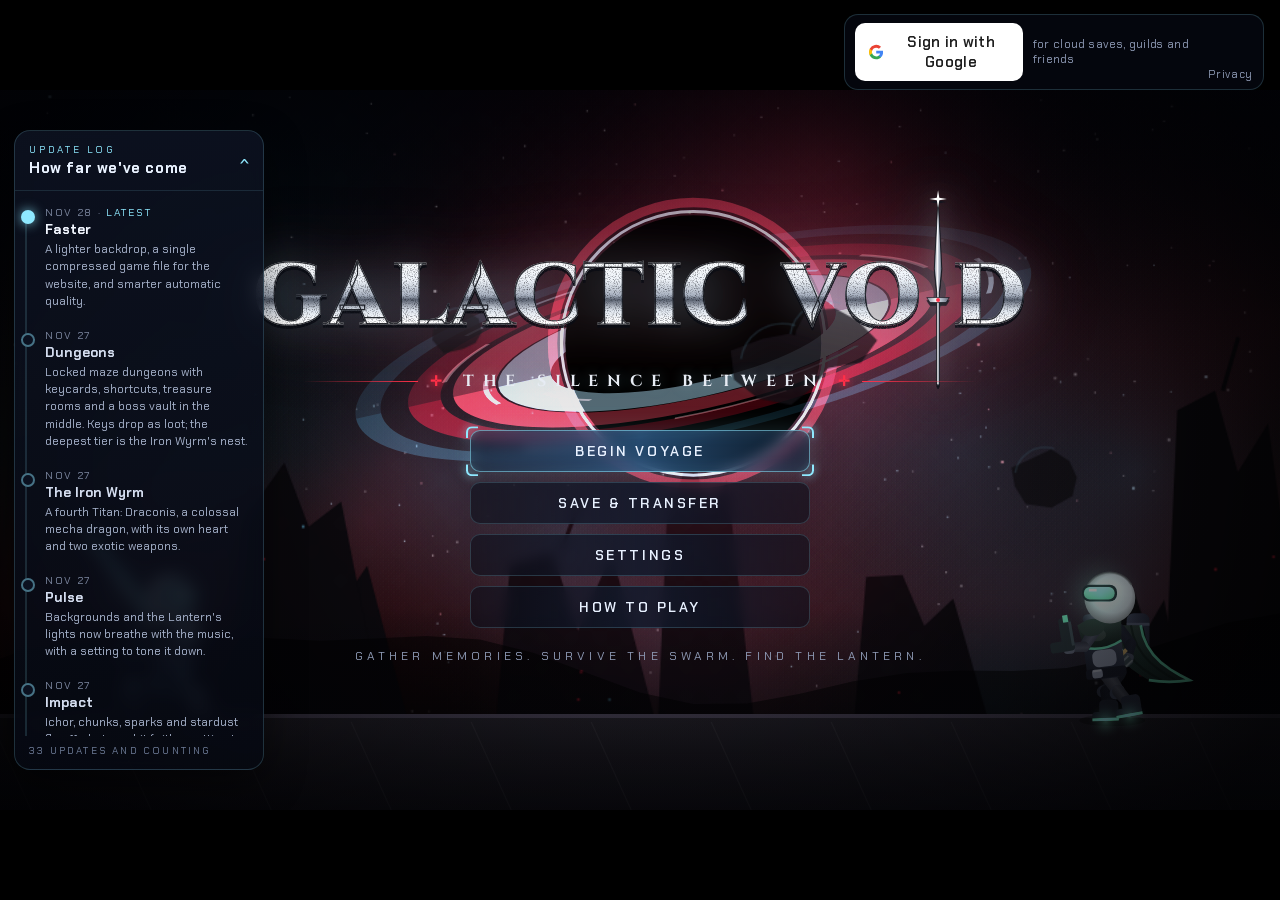
==== index.html @ 408d5761 "Safety net: quiet crash logging to gv_errors and a Report a problem screen Co-Authored-By: Claude Op" ====
<!DOCTYPE html>
<html lang="en">
<head>
<script>window.GV_STANDALONE = true; window.GV_SUPABASE = { url: 'https://egiyumcuuwukhahochiq.supabase.co', key: 'sb_publishable_CdVV4ppF-0NTGGh9WduFLA_oGPn1Tbm' };</script>
<script src="js/vendor/supabase.js"></script>
<meta charset="utf-8">
<meta name="viewport" content="width=device-width,initial-scale=1,maximum-scale=1,user-scalable=no,viewport-fit=cover">
<title>Galactic Void</title>
<link rel="artifact-thumbnail" href="thumb.jpg">
<link rel="preconnect" href="https://fonts.googleapis.com">
<link rel="stylesheet" href="https://fonts.googleapis.com/css2?family=Chakra+Petch:wght@400;500;600;700&family=Cinzel:wght@700;900&display=swap">
<link rel="stylesheet" href="css/style.css">
</head>
<body>
<div id="stage"><canvas id="game" aria-label="Galactic Void game"></canvas></div>
<div id="ui"></div>

<div id="touch" aria-hidden="true">
  <div id="pad"><div class="knob"></div><span class="arr l">◀</span><span class="arr r">▶</span><span class="arr d">▼</span></div>
  <div id="btns">
    <button class="tb jump" data-act="jump">JUMP</button>
    <button class="tb dash" data-act="dash">DASH</button>
    <button class="tb sk atk" data-act="attack">ATK</button>
    <button class="tb sk s1" data-act="skill1">K</button>
    <button class="tb sk s2" data-act="skill2">L</button>
    <button class="tb sk s3" data-act="skill3">I</button>
    <button class="tb act" data-act="interact">E</button>
    <button class="tb ping" data-act="ping" title="Tap: ping · hold: quick chat">◆</button>
  </div>
  <div id="flasks">
    <button class="tb fl life" data-act="flask1">❤</button>
    <button class="tb fl chg" data-act="flask2">⚡</button>
  </div>
</div>
<button id="pauseBtn" aria-label="Pause">II</button>
<div id="rotate">Turn your device sideways for the best view.</div>

<!-- Modules, in dependency order. Each file owns one part of the game. -->
<script src="js/game.bdd70b8948.js"></script>
<script src="js/vendor/peerjs.min.js"></script>
      </body>
</html>
---- css/style.css ----
:root { --ice: #8fe9ff; --crimson: #ff3048; --ink: #04050a; --panel: rgba(6, 8, 16, 0.86); --line: rgba(143, 233, 255, 0.22); }
* { box-sizing: border-box; -webkit-tap-highlight-color: transparent; }
html, body { margin: 0; height: 100%; background: #000; overflow: hidden; color: #e8f1ff;
  font-family: "Chakra Petch", "Segoe UI", sans-serif; user-select: none; -webkit-user-select: none; touch-action: none; overscroll-behavior: none; }
body { padding: env(safe-area-inset-top) env(safe-area-inset-right) env(safe-area-inset-bottom) env(safe-area-inset-left); }
#stage { position: fixed; inset: 0; display: flex; align-items: center; justify-content: center; }
canvas { display: block; image-rendering: auto; }

/* ---------- menus ---------- */
#ui { position: fixed; inset: 0; display: none; align-items: center; justify-content: center; z-index: 10; padding: 16px;
  padding: max(16px, env(safe-area-inset-top)) max(16px, env(safe-area-inset-right)) max(16px, env(safe-area-inset-bottom)) max(16px, env(safe-area-inset-left)); }
#ui.show { display: flex; }
.screen { width: 100%; max-height: 100%; overflow-y: auto; animation: rise .35s ease-out; }
@keyframes rise { from { opacity: 0; transform: translateY(12px); } to { opacity: 1; transform: none; } }
.panel { background: var(--panel); border: 1px solid var(--line); border-radius: 14px; padding: 22px 26px; margin: auto;
  box-shadow: 0 0 60px rgba(255, 48, 72, 0.12), inset 0 0 40px rgba(143, 233, 255, 0.04); backdrop-filter: blur(4px); }
.panel.narrow { max-width: 460px; }
.panel.wide { max-width: 980px; }
.panel.shop { max-width: 720px; }
h2 { margin: 0 0 14px; font-size: 26px; letter-spacing: 3px; text-transform: uppercase; font-weight: 700; }
p { color: #b9c6dc; line-height: 1.5; font-size: 15px; margin: 10px 0; }
p b { color: #fff; }
.menu { display: flex; flex-direction: column; gap: 10px; margin-top: 16px; }
.menu.row { flex-direction: row; flex-wrap: wrap; justify-content: center; }
button { font-family: inherit; font-size: 15px; font-weight: 600; letter-spacing: 1px; color: #e8f1ff; background: rgba(20, 26, 44, 0.9);
  border: 1px solid var(--line); border-radius: 10px; padding: 11px 18px; cursor: pointer; transition: background .15s, border-color .15s, transform .1s; }
button:hover:not([disabled]), button:focus-visible { background: rgba(40, 60, 92, 0.95); border-color: var(--ice); outline: none; }
button:active:not([disabled]) { transform: scale(.97); }
button.primary { background: linear-gradient(180deg, #1d3a52, #12243a); border-color: rgba(143, 233, 255, 0.55); box-shadow: 0 0 18px rgba(143, 233, 255, 0.15); }
button.ghost { background: transparent; color: #8b98b3; }
button.danger { border-color: var(--crimson); color: #ff8a98; }
button[disabled] { opacity: .4; cursor: default; }

/* title */
.title { display: flex; flex-direction: column; align-items: center; justify-content: safe center; min-height: 100%; text-align: center; }
.logo { margin-bottom: 18px; text-shadow: 0 0 30px rgba(255, 48, 72, 0.5); }
.logo .l1 { font-size: clamp(22px, 5vw, 40px); letter-spacing: clamp(8px, 2vw, 18px); color: var(--ice); font-weight: 600; text-shadow: 0 0 20px rgba(143, 233, 255, 0.6); }
.logo .l2 { font-size: clamp(56px, 13vw, 118px); font-weight: 700; letter-spacing: clamp(10px, 3vw, 28px); line-height: .9; color: #fff;
  text-shadow: 0 0 24px rgba(255, 48, 72, 0.8), 0 0 80px rgba(255, 48, 72, 0.5); }
.logo .tag { margin-top: 8px; font-size: 13px; letter-spacing: 6px; text-transform: uppercase; color: #ff8a98; }
.title .menu { width: min(300px, 80vw); }
.title .foot { margin-top: 20px; font-size: 12px; letter-spacing: 2px; color: #7f8aa3; text-transform: uppercase; }

/* how / stats lists */
.how { display: grid; gap: 6px; margin: 6px 0 10px; }
.how div { display: flex; justify-content: space-between; gap: 16px; padding: 7px 10px; background: rgba(255, 255, 255, 0.03); border-radius: 8px; font-size: 14px; }
.how b { font-weight: 600; } .how span { color: var(--ice); text-align: right; }
.sub { color: var(--ice); letter-spacing: 2px; text-transform: uppercase; font-size: 12px; margin: -6px 0 12px; }
.mi { color: #ff6a7a; text-shadow: 0 0 8px rgba(255, 48, 72, 0.8); }
.dead h2 { color: #ff6a7a; }

/* star map */
.topbar { display: flex; justify-content: space-between; align-items: baseline; gap: 12px; flex-wrap: wrap; }
.stats { font-size: 14px; color: #c8d4ea; }
.nodes { display: flex; gap: 10px; overflow-x: auto; padding: 8px 2px 14px; scrollbar-width: thin; }
.node { flex: 0 0 auto; display: flex; flex-direction: column; align-items: center; gap: 4px; min-width: 138px; padding: 12px 10px; }
.node .orb { width: 30px; height: 30px; border-radius: 50%; background: radial-gradient(circle at 50% 50%, #000 42%, hsl(var(--h2), 95%, 60%) 48%, hsl(var(--h), 90%, 70%) 56%, transparent 72%);
  box-shadow: 0 0 18px hsla(var(--h2), 95%, 55%, 0.6); }
.node .nm { font-size: 14px; } .node .sub { font-size: 10px; margin: 0; color: #8b98b3; }
.node.sel { border-color: var(--ice); background: rgba(30, 52, 80, 0.95); }
.node.locked .orb { background: radial-gradient(circle, #222 40%, #444 55%, transparent 72%); box-shadow: none; }
.sysname { font-size: 18px; font-weight: 700; letter-spacing: 2px; margin: 4px 0 10px; }
.sysname span { font-size: 12px; font-weight: 500; color: #8b98b3; letter-spacing: 1px; margin-left: 8px; }
.cards { display: grid; grid-template-columns: repeat(3, 1fr); gap: 12px; }
.card { position: relative; background: rgba(255, 255, 255, 0.035); border: 1px solid var(--line); border-radius: 12px; padding: 14px; display: flex; flex-direction: column; gap: 10px; }
.card.locked { opacity: .5; }
.ct { display: flex; gap: 10px; align-items: center; }
.num { width: 30px; height: 30px; border-radius: 8px; display: grid; place-items: center; background: rgba(255, 48, 72, 0.15); color: #ff8a98; font-weight: 700; }
.cn { font-weight: 700; font-size: 16px; } .cb { font-size: 12px; color: #8b98b3; }
.cv { font-size: 12px; color: #8b98b3; display: flex; align-items: center; gap: 6px; }
.vk { font-size: 15px; font-weight: 700; opacity: .3; } .vk.got { opacity: 1; text-shadow: 0 0 8px currentColor; }
.tick { position: absolute; top: 12px; right: 12px; font-size: 10px; letter-spacing: 2px; color: #7dffb0; }

/* shop */
.tabs { display: flex; gap: 8px; margin-bottom: 10px; }
.tab.sel { border-color: var(--ice); background: rgba(30, 52, 80, 0.95); }
.rows { display: flex; flex-direction: column; gap: 8px; max-height: 52vh; overflow-y: auto; }
.rows .row { display: flex; align-items: center; justify-content: space-between; gap: 14px; padding: 12px; background: rgba(255, 255, 255, 0.035); border-radius: 10px; }
.ri { display: flex; flex-direction: column; gap: 3px; } .ri span { font-size: 13px; color: #b9c6dc; } .ri em { font-size: 11px; color: #7f8aa3; font-style: normal; }
.slot { font-style: normal; color: var(--ice); font-size: 12px; margin-left: 6px; }
.bs { display: flex; gap: 6px; }

/* cutscene */
.cine { display: flex; align-items: flex-end; justify-content: center; min-height: 100%; }
.cinebox { max-width: 640px; background: rgba(0, 0, 0, 0.7); border: 1px solid var(--line); border-radius: 12px; padding: 18px 22px; margin-bottom: 4vh; }
.cinebox p { font-size: 17px; color: #eef4ff; }

/* ---------- trial card ---------- */
.trialcard { display: flex; align-items: center; justify-content: space-between; gap: 14px; padding: 12px 14px; margin-bottom: 12px; border-radius: 12px;
  background: linear-gradient(90deg, rgba(255, 48, 72, 0.12), rgba(143, 233, 255, 0.06)); border: 1px solid rgba(255, 48, 72, 0.35); }
.trialcard > div { display: flex; flex-direction: column; gap: 2px; } .trialcard b { color: #ff8a98; letter-spacing: 2px; text-transform: uppercase; font-size: 14px; }
.trialcard span { font-size: 13px; color: #b9c6dc; } .trialcard.locked { opacity: .55; }

/* ---------- gear ---------- */
.panel.gear { max-width: 1040px; }
.gslots { display: grid; grid-template-columns: repeat(4, 1fr); gap: 8px; margin-bottom: 12px; }
.item { display: flex; flex-direction: column; gap: 4px; text-align: left; padding: 10px 12px; border-color: color-mix(in srgb, var(--rc, #fff) 35%, transparent); letter-spacing: 0; width: 100%; }
.item.sel { border-color: var(--rc); background: rgba(30, 40, 66, 0.95); }
.item.empty { border: 1px dashed var(--line); border-radius: 10px; color: #7f8aa3; }
.item .ih { display: flex; flex-direction: column; } .item .ih b { color: var(--rc, #fff); font-size: 14px; } .item .ih small { color: #8b98b3; font-size: 11px; font-weight: 500; }
.item ul, .cmp ul, .totals { margin: 2px 0 0; padding-left: 16px; font-size: 12px; color: #c8d4ea; font-weight: 500; line-height: 1.45; }
.item em { font-size: 11px; color: #ff9a4a; font-weight: 500; }
.ilist { display: flex; flex-direction: column; gap: 6px; margin-top: 8px; }
.cmp li.up { color: #7dffb0; list-style: none; margin-left: -14px; } .cmp li.down { color: #ff8a98; list-style: none; margin-left: -14px; }
.craft { display: flex; flex-direction: column; gap: 6px; margin-top: 10px; }
.cur { display: flex; flex-direction: column; align-items: flex-start; text-align: left; padding: 8px 12px; letter-spacing: 0; border-color: color-mix(in srgb, var(--rc) 45%, transparent); }
.cur b { color: var(--rc); font-size: 13px; } .cur span { font-size: 12px; color: #9aa7c0; font-weight: 500; }
@media (max-width: 760px) { .gslots { grid-template-columns: repeat(2, 1fr); } }

/* ---------- ascendancy ---------- */
.ascrow { display: grid; grid-template-columns: 1fr 1fr; gap: 12px; }
.asccard { display: flex; flex-direction: column; align-items: flex-start; gap: 6px; text-align: left; padding: 16px; border-color: color-mix(in srgb, var(--c) 40%, transparent); letter-spacing: 0; }
.asccard.armed { border-color: var(--c); box-shadow: 0 0 30px color-mix(in srgb, var(--c) 35%, transparent); }
.asccard.armed::after { content: 'Tap again to ascend'; color: var(--c); font-size: 12px; letter-spacing: 1px; }
.asccard .an { font-size: 22px; letter-spacing: 3px; text-transform: uppercase; color: var(--c); } .asccard .at { font-size: 13px; color: #c8d4ea; }
.asccard ul, .ascnode ul { margin: 4px 0 0; padding-left: 16px; font-size: 12px; color: #b9c6dc; font-weight: 500; line-height: 1.5; } .asccard b { color: #fff; }
.ascnodes { display: grid; grid-template-columns: 1fr 1fr; gap: 10px; }
.ascnode { display: flex; flex-direction: column; align-items: flex-start; gap: 4px; text-align: left; padding: 14px; letter-spacing: 0; }
.ascnode .nn { font-size: 16px; color: #fff; } .ascnode .nc { font-size: 11px; color: #8b98b3; letter-spacing: 1px; text-transform: uppercase; }
.ascnode.on { border-color: var(--c); background: color-mix(in srgb, var(--c) 14%, #0b0e18); opacity: 1; } .ascnode.on .nc { color: var(--c); }
.ascnode.can { border-color: color-mix(in srgb, var(--c) 60%, transparent); } .ascnode.can .nc { color: var(--c); }
.asc h2 { color: var(--c, #fff); }
/* ---------- codex ---------- */
.panel.codex { max-width: 720px; }
.logs { display: flex; flex-direction: column; gap: 8px; max-height: 56vh; overflow-y: auto; margin-top: 8px; }
.log { display: flex; flex-direction: column; align-items: flex-start; gap: 4px; text-align: left; padding: 12px 14px; background: rgba(255, 255, 255, 0.035); border: 1px solid var(--line); border-radius: 10px; letter-spacing: 0; }
.log b { font-size: 14px; color: #e8f1ff; } .log span { font-size: 12px; color: #8b98b3; font-weight: 500; } .log p { margin: 2px 0; font-size: 14px; color: #c8d4ea; font-weight: 500; line-height: 1.55; }
.log.locked { opacity: .55; } .log.open { border-color: rgba(255, 211, 107, 0.5); }
i.new { font-style: normal; font-size: 10px; color: #ffd36b; letter-spacing: 1px; margin-left: 6px; }
@media (max-width: 760px) { .ascrow, .ascnodes { grid-template-columns: 1fr; } }

/* ---------- lantern & trial setup ---------- */
#shipCv { width: 100%; height: auto; display: block; margin: 0 auto 4px; }
.curse { display: grid; grid-template-columns: auto auto 1fr auto; align-items: center; gap: 8px; padding: 8px 10px; background: rgba(255, 255, 255, 0.03); border-radius: 8px; margin-top: 6px; }
.curse b { color: #ff8a98; } .curse span { color: #9aa7c0; font-size: 12px; } .curse i { font-style: normal; color: #ffd36b; font-size: 12px; }

/* ---------- settings ---------- */
.segs { display: flex; gap: 6px; } .seg { flex: 1; padding: 9px 8px; font-size: 13px; } .seg.sel { border-color: var(--ice); background: rgba(30, 52, 80, 0.95); }
.range { width: 100%; accent-color: #8fe9ff; }
.settings .gsub { margin-top: 14px; }

/* ---------- save & transfer ---------- */
.panel.saves { max-width: 620px; }
.saves h3 { margin: 0 0 4px; font-size: 14px; letter-spacing: 2px; text-transform: uppercase; color: var(--ice); }
.saves .sec { margin-top: 14px; padding-top: 12px; border-top: 1px solid var(--line); }
.saves p { font-size: 14px; margin: 4px 0 8px; }
.slot { display: flex; align-items: center; justify-content: space-between; gap: 12px; padding: 10px 12px; background: rgba(255, 255, 255, 0.04); border-radius: 10px; font-size: 14px; margin: 6px 0; }
.slot small { color: #8b98b3; } .slot .sl { font-size: 10px; letter-spacing: 2px; text-transform: uppercase; color: #8b98b3; min-width: 74px; }
.slot > span:last-of-type { flex: 1; }
.slot button { padding: 7px 12px; font-size: 13px; }
.code { width: 100%; margin-top: 8px; font-family: ui-monospace, monospace; font-size: 11px; color: #cfe6ff; background: #05070e; border: 1px solid var(--line); border-radius: 8px; padding: 8px; resize: vertical; user-select: text; -webkit-user-select: text; }
.filebtn { position: relative; overflow: hidden; font-size: 15px; font-weight: 600; letter-spacing: 1px; color: #e8f1ff; background: rgba(20, 26, 44, 0.9); border: 1px solid var(--line); border-radius: 10px; padding: 11px 18px; cursor: pointer; }
.filebtn input { position: absolute; inset: 0; opacity: 0; cursor: pointer; }
.tog { display: flex; align-items: center; gap: 8px; font-size: 13px; color: #b9c6dc; margin-top: 10px; }
.tog input { width: 18px; height: 18px; accent-color: #8fe9ff; }
p.ok { color: #7dffb0; } .warn { color: #ff8a98; } .muted { color: #7f8aa3; font-size: 13px; }
.syncnote { margin: 0 0 14px; max-width: 460px; display: flex; flex-direction: column; gap: 4px; padding: 14px 16px; background: rgba(6, 8, 16, 0.85); border: 1px solid rgba(143, 233, 255, 0.45); border-radius: 12px; font-size: 13px; color: #c8d4ea; }
.syncnote.wide { max-width: none; margin-bottom: 12px; }
.syncnote b { color: #8fe9ff; font-size: 15px; } .syncnote .menu { margin-top: 8px; justify-content: center; }

/* ---------- touch controls ---------- */
#touch { position: fixed; inset: 0; pointer-events: none; z-index: 5; display: none; --u: clamp(0.78px, calc(100vh / 400), 1.2px); }
body.touch.playing #touch { display: block; }
#pad { position: absolute; left: calc(14px + env(safe-area-inset-left)); bottom: calc(14px + env(safe-area-inset-bottom)); width: calc(var(--u) * 184); height: calc(var(--u) * 128); border-radius: calc(var(--u) * 64);
  background: rgba(10, 14, 26, 0.4); border: 1px solid rgba(143, 233, 255, 0.25); pointer-events: auto; touch-action: none; }
#pad .knob { position: absolute; left: 50%; top: 50%; width: calc(var(--u) * 58); height: calc(var(--u) * 58); transform: translate(0, 0); margin: calc(var(--u) * -29) 0 0 calc(var(--u) * -29); border-radius: 50%; background: rgba(143, 233, 255, 0.25); border: 1px solid rgba(143, 233, 255, 0.6); pointer-events: none; }
#pad .arr { position: absolute; color: rgba(255, 255, 255, 0.4); font-size: 14px; pointer-events: none; }
#pad .l { left: 14px; top: 50%; transform: translateY(-50%); } #pad .r { right: 14px; top: 50%; transform: translateY(-50%); } #pad .d { bottom: 6px; left: 50%; transform: translateX(-50%); font-size: 10px; }
#btns { position: absolute; right: calc(10px + env(safe-area-inset-right)); bottom: calc(10px + env(safe-area-inset-bottom)); width: calc(var(--u) * 350); height: calc(var(--u) * 216); pointer-events: none; }
.tb { position: absolute; pointer-events: auto; touch-action: none; border-radius: 50%; padding: 0; font-size: 11px; font-weight: 700; letter-spacing: 1px; overflow: hidden;
  background: rgba(10, 14, 26, 0.5); border: 1.5px solid rgba(143, 233, 255, 0.4); color: #e8f1ff; -webkit-user-select: none; user-select: none; }
.tb.on { background: rgba(143, 233, 255, 0.35); transform: scale(.94); }
.tb .ic { position: relative; z-index: 1; font-size: calc(var(--u) * 24); line-height: 1; }
.tb .ic.dim { opacity: .3; }
.tb.sk::after { content: ''; position: absolute; left: 0; right: 0; bottom: 0; height: calc(var(--cd, 0) * 100%); background: rgba(0, 0, 0, 0.6); pointer-events: none; }
.tb.sk.low { border-color: rgba(90, 140, 255, 0.5); background: rgba(30, 50, 110, 0.5); }
.tb.sk.hon { box-shadow: 0 0 16px rgba(255, 120, 60, 0.8); border-color: #ff7a4a; }
.tb.sk.empty { opacity: .35; }
/* Right thumb cluster. Measured centre to centre, every pair keeps at least ~30 units of clear space,
   and Dash sits well above Jump (not touching it) so a thumb reaching for Jump can't catch Dash. */
.tb.jump { width: calc(var(--u) * 92); height: calc(var(--u) * 92); right: 0; bottom: 0; border-color: rgba(143, 233, 255, 0.75); }
.tb.atk { width: calc(var(--u) * 80); height: calc(var(--u) * 80); right: calc(var(--u) * 120); bottom: calc(var(--u) * 6); border-color: rgba(255, 48, 72, 0.75); }
.tb.dash { width: calc(var(--u) * 58); height: calc(var(--u) * 58); right: calc(var(--u) * 16); bottom: calc(var(--u) * 150); border-color: rgba(143, 233, 255, 0.55); }
.tb.s1 { width: calc(var(--u) * 62); height: calc(var(--u) * 62); right: calc(var(--u) * 234); bottom: calc(var(--u) * 16); }
.tb.s2 { width: calc(var(--u) * 62); height: calc(var(--u) * 62); right: calc(var(--u) * 212); bottom: calc(var(--u) * 112); }
.tb.s3 { width: calc(var(--u) * 62); height: calc(var(--u) * 62); right: calc(var(--u) * 106); bottom: calc(var(--u) * 132); }
.tb.act { width: calc(var(--u) * 46); height: calc(var(--u) * 46); right: calc(var(--u) * 300); bottom: calc(var(--u) * 166); border-color: rgba(255, 180, 70, 0.6); }
#flasks { position: absolute; left: calc(14px + env(safe-area-inset-left)); bottom: calc(14px + env(safe-area-inset-bottom) + var(--u) * 140); display: flex; gap: 10px; pointer-events: none; }
.tb.fl { position: relative; width: calc(var(--u) * 46); height: calc(var(--u) * 46); font-size: calc(var(--u) * 18); }
.tb.fl.life { border-color: rgba(255, 79, 98, 0.7); } .tb.fl.chg { border-color: rgba(143, 233, 255, 0.7); }
#pauseBtn { position: fixed; top: calc(8px + env(safe-area-inset-top)); left: 50%; transform: translateX(-50%); z-index: 6; display: none; width: 44px; height: 36px; padding: 0;
  font-size: 13px; background: rgba(10, 14, 26, 0.5); }
body.playing #pauseBtn { display: block; }
#rotate { position: fixed; inset: auto 0 0 0; display: none; padding: 10px; text-align: center; font-size: 13px; background: rgba(255, 48, 72, 0.25); z-index: 20; pointer-events: none; }
body.touch.portrait #rotate { display: block; }
body.touch.portrait.playing #rotate { inset: 0; display: flex; align-items: center; justify-content: center; font-size: 18px; background: rgba(4, 5, 10, 0.92); }

/* ---------- class select ---------- */
.clsrow { display: grid; grid-template-columns: repeat(3, 1fr); gap: 12px; }
.cls { display: flex; flex-direction: column; align-items: center; gap: 6px; text-align: center; padding: 14px; border-color: color-mix(in srgb, var(--c) 40%, transparent); }
.cls:hover, .cls:focus-visible { border-color: var(--c); box-shadow: 0 0 24px color-mix(in srgb, var(--c) 30%, transparent); }
.clsArt { width: 200px; height: 200px; margin: -14px 0 -10px; }
.cls .cn { font-size: 18px; color: var(--c); letter-spacing: 2px; text-transform: uppercase; }
.cls .ctag { font-size: 12px; color: #c8d4ea; }
.cls .cdesc { font-size: 13px; font-weight: 500; color: #9aa7c0; line-height: 1.4; letter-spacing: 0; }
.cls .cskills { display: flex; flex-wrap: wrap; justify-content: center; gap: 4px 10px; font-size: 12px; }
.cls .cw { font-size: 11px; color: #7f8aa3; letter-spacing: 1px; text-transform: uppercase; }

/* ---------- gems screen ---------- */
.loadouts { display: flex; align-items: center; gap: 6px; margin-bottom: 8px; font-size: 12px; color: #8b98b3; letter-spacing: 1px; text-transform: uppercase; }
.loadouts .seg { flex: none; width: 44px; padding: 6px; } .loadouts small { text-transform: none; letter-spacing: 0; margin-left: 6px; }
.panel.gems { max-width: 1040px; position: relative; }
.gbar { display: grid; grid-template-columns: repeat(4, 1fr); gap: 8px; margin-bottom: 12px; }
.gslot { display: grid; grid-template-columns: auto 1fr; grid-template-areas: "key key" "gi gn" "xp xp" "so so"; gap: 4px 8px; text-align: left; padding: 10px; }
.gslot.sel { border-color: var(--ice); background: rgba(30, 52, 80, 0.95); }
.gslot .key { grid-area: key; font-size: 10px; color: #7f8aa3; letter-spacing: 2px; }
.gslot .gi { grid-area: gi; font-size: 24px; line-height: 1; }
.gslot .gn { grid-area: gn; font-size: 13px; line-height: 1.2; } .gslot .gn small { display: block; color: #8b98b3; font-size: 11px; }
.gslot .gn.empty { grid-column: 1 / -1; color: #7f8aa3; }
.gslot .xp { grid-area: xp; height: 3px; background: rgba(255, 255, 255, 0.08); border-radius: 2px; overflow: hidden; } .gslot .xp i { display: block; height: 100%; background: #8fe9ff; }
.gslot .socks { grid-area: so; display: flex; gap: 4px; }
.sock { width: 12px; height: 12px; border-radius: 50%; border: 1.5px solid #6f7d99; background: transparent; flex: none; display: inline-block; }
.sock.full { background: #c9d2e6; border-color: #fff; box-shadow: 0 0 6px rgba(220, 230, 255, 0.6); }
.sock.bad { background: #6b2a33; border-color: #ff6a7a; }
.gcols { display: grid; grid-template-columns: 1.4fr 1fr; gap: 14px; }
.gdetail, .ginv { background: rgba(255, 255, 255, 0.03); border-radius: 12px; padding: 14px; max-height: 50vh; overflow-y: auto; }
.gdh { display: flex; gap: 12px; align-items: center; }
.gi.big { font-size: 34px; }
.gtitle { font-size: 18px; font-weight: 700; } .gtitle small { font-size: 12px; color: #8b98b3; font-weight: 500; margin-left: 6px; }
.chips { display: flex; flex-wrap: wrap; gap: 4px; margin-top: 4px; }
.chip { font-size: 10px; padding: 2px 7px; border-radius: 10px; background: rgba(143, 233, 255, 0.1); color: #b9e6ff; letter-spacing: 1px; }
.gdesc { font-size: 14px; margin: 8px 0; }
.gstats { display: grid; gap: 3px; margin: 8px 0 12px; }
.gstats div { display: flex; justify-content: space-between; font-size: 13px; padding: 3px 8px; background: rgba(255, 255, 255, 0.025); border-radius: 6px; }
.gstats span { color: #9aa7c0; } .gstats b { font-weight: 600; }
.gsub { font-size: 11px; letter-spacing: 2px; text-transform: uppercase; color: #8b98b3; margin: 10px 0 6px; display: flex; justify-content: space-between; }
.sockrow { display: flex; align-items: center; gap: 10px; padding: 8px; border-radius: 8px; background: rgba(255, 255, 255, 0.03); margin-bottom: 6px; }
.sockrow .si { flex: 1; display: flex; flex-direction: column; font-size: 13px; } .sockrow .si span { color: #9aa7c0; font-size: 12px; }
.sockrow .bs button { padding: 6px 10px; font-size: 12px; }
.warn { color: #ff8a98; font-style: normal; }
.menu.row.left { justify-content: flex-start; }
.uncut { display: flex; flex-direction: column; gap: 6px; }
.ucg { display: flex; align-items: center; gap: 8px; text-align: left; }
.ucg .hex { width: 14px; height: 14px; clip-path: polygon(25% 0, 75% 0, 100% 50%, 75% 100%, 25% 100%, 0 50%); background: #c9d2e6; }
.ucg.skill .hex { background: #6fd3ff; }
.spare { display: flex; flex-wrap: wrap; gap: 6px; }
.pill { font-size: 12px; padding: 4px 9px; border-radius: 12px; background: rgba(255, 255, 255, 0.05); } .pill.sup { color: #c9d2e6; }
.note { font-size: 13px; color: #7f8aa3; }
.picker { position: absolute; inset: 0; background: rgba(2, 3, 8, 0.82); border-radius: 14px; display: flex; align-items: center; justify-content: center; padding: 12px; z-index: 3; }
.pk { width: min(800px, 100%); max-height: 100%; display: flex; flex-direction: column; background: #0a0d18; border: 1px solid var(--line); border-radius: 12px; }
.pkh { display: flex; justify-content: space-between; align-items: center; padding: 12px 14px; border-bottom: 1px solid var(--line); }
.pkl { overflow-y: auto; padding: 10px; display: flex; flex-direction: column; gap: 6px; max-height: 64vh; }
.pick { display: flex; flex-direction: column; align-items: flex-start; gap: 2px; text-align: left; letter-spacing: 0; }
.pick span { font-size: 12px; color: #b9c6dc; font-weight: 500; } .pick em { font-size: 11px; color: #7f8aa3; font-style: normal; } .pick small { color: #8b98b3; font-weight: 500; }
.pick.no { opacity: .45; }
b.pts { color: #ffd36b; margin-left: 4px; }

/* ---------- passive tree ---------- */
.treewrap { position: fixed; inset: 0; background: #04050b; }
#treeCv { position: absolute; inset: 0; width: 100%; height: 100%; touch-action: none; }
.tree-top { position: absolute; top: max(10px, env(safe-area-inset-top)); left: max(10px, env(safe-area-inset-left)); right: max(10px, env(safe-area-inset-right)); display: flex; gap: 8px; align-items: center; flex-wrap: wrap; pointer-events: none; }
.tree-top > * { pointer-events: auto; }
.tt-title { font-size: 20px; font-weight: 700; letter-spacing: 3px; text-transform: uppercase; margin-right: 6px; }
.tt-pts { font-size: 13px; color: #c8d4ea; background: rgba(10, 14, 26, 0.8); padding: 7px 12px; border-radius: 10px; } .tt-pts b { color: #ffd36b; font-size: 16px; }
#tvSearch { font-family: inherit; font-size: 14px; color: #e8f1ff; background: rgba(10, 14, 26, 0.85); border: 1px solid var(--line); border-radius: 10px; padding: 9px 12px; width: 180px; margin-left: auto; }
.tree-top button { padding: 9px 14px; }
.tree-tip { position: absolute; left: max(12px, env(safe-area-inset-left)); bottom: max(12px, env(safe-area-inset-bottom)); width: min(340px, calc(100vw - 24px)); background: rgba(6, 8, 16, 0.94); border: 1px solid hsla(var(--h, 200), 80%, 60%, 0.5);
  border-radius: 12px; padding: 12px 14px; display: none; box-shadow: 0 0 30px hsla(var(--h, 200), 80%, 50%, 0.2); }
.tree-tip.show { display: block; }
.tree-tip .tk { font-size: 10px; letter-spacing: 2px; text-transform: uppercase; color: hsl(var(--h, 200), 80%, 70%); }
.tree-tip .tn { font-size: 17px; font-weight: 700; margin: 2px 0 6px; }
.tree-tip.keystone .tn { color: #ffd36b; }
.tree-tip ul { margin: 0; padding-left: 18px; font-size: 13px; color: #b9c6dc; line-height: 1.5; }
.tree-tip .ta { margin-top: 10px; } .tree-tip .muted { font-size: 12px; color: #7f8aa3; }
.tree-hint { position: absolute; right: max(12px, env(safe-area-inset-right)); bottom: max(12px, env(safe-area-inset-bottom)); font-size: 11px; color: #5f6a83; letter-spacing: 1px; pointer-events: none; }

@media (max-width: 760px) {
  .cards, .clsrow, .gcols { grid-template-columns: 1fr; }
  .gbar { grid-template-columns: repeat(2, 1fr); }
  .tree-hint { display: none; }
  #tvSearch { width: 130px; }
  .panel { padding: 16px; }
  h2 { font-size: 20px; }
}
@media (max-height: 460px) {
  .title .logo { margin-bottom: 8px; } .title .logo .l2 { font-size: 52px; } .title .logo .tag { display: none; }
  .clsArt { width: 110px; height: 110px; margin: -6px 0 -4px; }
  .cls .cdesc { display: none; }
  .gdetail, .ginv { max-height: none; }
  .gcols { grid-template-columns: 1.3fr 1fr; }
  .tree-tip { width: min(300px, 46vw); }
  .tt-title { font-size: 15px; }
  .panel { padding: 12px 16px; }
  .rows { max-height: 46vh; }
  .menu { gap: 6px; margin-top: 10px; }
  button { padding: 8px 14px; }
  .how div { padding: 4px 8px; }
}

/* ---- batch 4: daily rift, achievements ---- */
.trialcard.daily { border-color: rgba(255, 211, 107, 0.45); background: linear-gradient(90deg, rgba(60, 45, 12, 0.55), rgba(12, 16, 28, 0.6)); }
.trialcard.daily b.ok { color: #9dffb8; }
.pts.dim { background: rgba(255, 255, 255, 0.14); color: #dfe8ff; }
.achs h2 .muted { font-size: 0.6em; margin-left: 8px; }
.achlist { display: grid; grid-template-columns: repeat(auto-fill, minmax(250px, 1fr)); gap: 8px; max-height: 58vh; overflow-y: auto; margin: 10px 0 14px; }
.ach { display: flex; gap: 10px; align-items: center; padding: 9px 11px; border-radius: 10px; background: rgba(14, 18, 30, 0.75); border: 1px solid rgba(255, 255, 255, 0.07); opacity: 0.72; }
.ach.got { opacity: 1; border-color: rgba(255, 211, 107, 0.5); background: rgba(40, 32, 12, 0.6); }
.ach .ai { font-size: 22px; width: 30px; text-align: center; color: #ffd36b; filter: grayscale(1); }
.ach.got .ai { filter: none; }
.ach > div { flex: 1; display: flex; flex-direction: column; gap: 2px; min-width: 0; }
.ach b { font-size: 14px; } .ach span { font-size: 12px; color: #a8b4cc; }
.ach .rw { font-size: 12px; color: #ffd36b; white-space: nowrap; }
.ach i.bar { display: block; height: 4px; border-radius: 2px; background: rgba(255, 255, 255, 0.1); margin-top: 4px; overflow: hidden; }
.ach i.bar > i { display: block; height: 100%; background: #ffd36b; }
.ach em { font-size: 10px; font-style: normal; color: #8894aa; }
#achToast .ai { font-size: 26px; color: #ffd36b; }
#achToast div { display: flex; flex-direction: column; } #achToast small { font-size: 10px; letter-spacing: 0.12em; text-transform: uppercase; color: #ffd36b; } #achToast b { font-size: 15px; } #achToast span { font-size: 12px; color: #d8c690; }
/* ---- radio station ---- */
.settings { max-height: 92vh; overflow-y: auto; }
.settings .txt { width: 100%; box-sizing: border-box; padding: 9px 11px; border-radius: 8px; border: 1px solid rgba(255, 255, 255, 0.15); background: rgba(8, 10, 18, 0.8); color: #eef4ff; font: inherit; margin: 4px 0 8px; }
.albums { display: flex; flex-direction: column; gap: 6px; margin: 6px 0; }
.album { display: flex; align-items: center; gap: 10px; padding: 7px 10px; border-radius: 8px; background: rgba(14, 18, 30, 0.75); border: 1px solid rgba(255, 255, 255, 0.07); }
.album.off { opacity: 0.55; }
.album .tog { flex: 1; margin: 0; } .album > span { font-size: 12px; color: #a8b4cc; white-space: nowrap; }
button.small { padding: 5px 10px; font-size: 12px; }
.settings .busy, .settings p.ok { color: #9dffb8; font-size: 13px; }
.settings .np b { color: #ffd36b; }
#nowPlaying { position: fixed; right: 14px; bottom: 14px; z-index: 49; display: flex; gap: 10px; align-items: center; max-width: 300px; padding: 9px 16px 9px 12px; border-radius: 12px; background: rgba(8, 12, 24, 0.92); border: 1px solid rgba(160, 220, 255, 0.45); color: #fff; opacity: 0; transform: translateY(10px) scale(0.96); transition: opacity 0.7s ease, transform 0.7s ease; pointer-events: none; box-shadow: 0 6px 30px rgba(0, 0, 0, 0.5); }
#nowPlaying.show { opacity: 1; transform: none; }
#nowPlaying .np-ic { font-size: 24px; color: #9fe8ff; }
#nowPlaying div { display: flex; flex-direction: column; min-width: 0; }
#nowPlaying small { font-size: 10px; letter-spacing: 0.12em; text-transform: uppercase; color: #9fe8ff; }
#nowPlaying b, #nowPlaying span { white-space: nowrap; overflow: hidden; text-overflow: ellipsis; }
#nowPlaying b { font-size: 14px; } #nowPlaying span { font-size: 12px; color: #a8b4cc; }
body.playing #nowPlaying { bottom: auto; top: 120px; }

/* Achievement toast: fades in with a small rise, then fades out completely. */
#achToast { position: fixed; top: 14px; left: 50%; transform: translate(-50%, -12px) scale(0.96); opacity: 0; visibility: hidden; z-index: 50; display: flex; gap: 12px; align-items: center; padding: 10px 18px 10px 14px; border-radius: 12px; background: rgba(20, 16, 6, 0.94); border: 1px solid rgba(255, 211, 107, 0.6); box-shadow: 0 6px 30px rgba(0, 0, 0, 0.5); color: #fff; transition: opacity 0.6s ease, transform 0.6s ease, visibility 0s linear 0.6s; pointer-events: none; font-family: inherit; }
#achToast.show { opacity: 1; visibility: visible; transform: translate(-50%, 0); transition: opacity 0.6s ease, transform 0.6s ease, visibility 0s; }
body.playing #achToast { top: auto; bottom: 92px; transform: translate(-50%, 12px) scale(0.96); }
body.playing #achToast.show { transform: translate(-50%, 0); }
/* ---- co-op ---- */
.coop .lootpick { display: flex; flex-direction: column; gap: 6px; text-align: left; width: 100%; padding: 14px 16px; margin: 8px 0; }
.coop .lootpick b { font-size: 16px; } .coop .lootpick span { font-size: 13px; color: #b8c4da; line-height: 1.4; } .coop .lootpick span b { font-size: inherit; color: #ffd36b; }
.p2card { display: flex; flex-direction: column; gap: 3px; padding: 10px 14px; border-radius: 10px; border: 1px solid var(--c); background: color-mix(in srgb, var(--c) 10%, rgba(10, 14, 24, 0.8)); margin: 6px 0 8px; }
.p2card span { font-size: 12px; color: #b8c4da; }
.padnote { font-size: 13px; margin: 10px 0; } .padnote.ok { color: #9dffb8; } .padnote.warn { color: #ffd36b; }
button.coopon { border-color: #ffb35c; }
/* ---- build sharing ---- */
.loadouts button.small { margin-left: 6px; }
.pkl.share p { font-size: 13px; color: #b8c4da; }
textarea.code { width: 100%; box-sizing: border-box; min-height: 74px; padding: 9px; border-radius: 8px; border: 1px solid rgba(255, 255, 255, 0.15); background: rgba(6, 8, 14, 0.9); color: #cfe6ff; font: 12px/1.4 ui-monospace, monospace; word-break: break-all; resize: vertical; }
.bprev { display: flex; flex-direction: column; gap: 6px; padding: 10px 12px; border-radius: 10px; background: rgba(14, 18, 30, 0.8); border: 1px solid rgba(255, 255, 255, 0.08); }
.bprev > span { font-size: 12px; color: #a8b4cc; }
.bcores { display: grid; grid-template-columns: repeat(auto-fill, minmax(150px, 1fr)); gap: 6px; }
.bcores > div { display: flex; flex-direction: column; font-size: 12px; } .bcores small { font-size: 11px; padding-left: 12px; }
.ok { color: #9dffb8; } .warn { color: #ffd36b; }
/* ---- quests ---- */
.quests .qlist { display: grid; grid-template-columns: repeat(auto-fill, minmax(280px, 1fr)); gap: 8px; margin: 6px 0 12px; }
.qcard { --c: #9fe8ff; display: flex; flex-direction: column; gap: 5px; padding: 11px 13px; border-radius: 10px; background: rgba(14, 18, 30, 0.8); border: 1px solid rgba(255, 255, 255, 0.08); border-left: 3px solid var(--c); }
.qcard.contract { border-left-color: #8fb4ff; }
.qcard.ready { border-color: rgba(157, 255, 184, 0.5); background: rgba(16, 36, 24, 0.7); }
.qcard.locked { opacity: 0.5; } .qcard.done { opacity: 0.75; }
.qcard b { font-size: 14px; } .qcard b small { font-weight: 500; color: #a8b4cc; margin-left: 6px; font-size: 11px; }
.qcard .say { margin: 0; font-size: 12px; font-style: italic; color: #cdd6ea; line-height: 1.4; }
.qcard .obj { font-size: 13px; color: #fff; } .qcard .rw { font-size: 11px; color: #ffd36b; }
.qcard i.bar { display: block; height: 5px; border-radius: 3px; background: rgba(255, 255, 255, 0.1); overflow: hidden; } .qcard i.bar > i { display: block; height: 100%; background: var(--c); }
.qcard em { font-size: 10px; font-style: normal; color: #8894aa; }
.qcard .menu { margin: 2px 0 0; }

/* ---- phones (landscape) ---- */
@media (max-height: 500px) {
  h2 { font-size: 19px; letter-spacing: 2px; margin-bottom: 8px; }
  .panel { padding: 10px 14px; border-radius: 12px; }
  #ui { padding: max(6px, env(safe-area-inset-top)) max(8px, env(safe-area-inset-right)) max(6px, env(safe-area-inset-bottom)) max(8px, env(safe-area-inset-left)); }
  /* the main buttons of a screen stay reachable while its content scrolls */
  .screen > .menu.row:last-child { position: sticky; bottom: -10px; z-index: 3; margin: 8px -14px -10px; padding: 10px 10px 10px; background: linear-gradient(180deg, rgba(10, 13, 24, 0), rgba(10, 13, 24, 0.97) 28%); }
  button { min-height: 36px; font-size: 14px; }
  /* star map: one swipeable row of destinations instead of three stacked rows */
  .map > .menu.row:last-child { flex-wrap: nowrap; overflow-x: auto; justify-content: flex-start; gap: 6px; -webkit-overflow-scrolling: touch; scrollbar-width: none; }
  .map > .menu.row:last-child::-webkit-scrollbar { display: none; }
  .map > .menu.row:last-child button { flex: 0 0 auto; padding: 6px 12px; font-size: 13px; letter-spacing: 0.5px; }
  button.small, .seg { min-height: 32px; }
  .topbar .stats { font-size: 12px; }
  .nodes .node { padding: 8px 10px; }
  .sysname { font-size: 15px; margin: 6px 0; }
  .trialcard { padding: 8px 12px; gap: 10px; }
  .trialcard span { font-size: 12px; line-height: 1.35; }
  .cards .card { padding: 10px; }
  .loadouts small { display: none; }
  .gbar .gslot, .gslot { padding: 8px; }
  .quests .qlist, .achlist { grid-template-columns: repeat(auto-fill, minmax(230px, 1fr)); gap: 6px; }
  .qcard { padding: 8px 10px; gap: 4px; } .qcard .say { font-size: 11px; }
  .achlist { max-height: none; }
  .ach { padding: 6px 9px; }
  .settings .muted, .coop p { font-size: 12px; }
  /* toasts: small, out of the way of headings and thumbs */
  #achToast { top: 6px; padding: 6px 12px 6px 10px; gap: 8px; }
  #achToast .ai { font-size: 16px; } #achToast b { font-size: 13px; } #achToast small { display: none; }
  #achToast div { flex-direction: row; gap: 8px; align-items: baseline; }
  body.playing #achToast { top: 52px; bottom: auto; transform: translate(-50%, -8px) scale(0.96); }
  body.playing #achToast.show { transform: translate(-50%, 0); }
  #nowPlaying { max-width: 220px; padding: 6px 12px 6px 9px; bottom: 8px; right: 8px; }
  #nowPlaying .np-ic { font-size: 18px; } #nowPlaying b { font-size: 12px; } #nowPlaying span { font-size: 11px; }
  body.playing #nowPlaying { top: 64px; bottom: auto; right: 8px; }
}
/* ---- titans ---- */
.trialcard.titan { --tc: #ff7a4a; border-color: color-mix(in srgb, var(--tc) 55%, transparent); background: linear-gradient(90deg, color-mix(in srgb, var(--tc) 18%, rgba(10, 8, 12, 0.8)), rgba(10, 12, 20, 0.7)); }
.trialcard.titan b { color: var(--tc); letter-spacing: 1px; }
.titanclear h2 { color: var(--tc); }
small.exo { font-size: 10px; letter-spacing: 1.5px; padding: 1px 6px; border-radius: 4px; background: linear-gradient(90deg, #ff8a5a, #ffd36b); color: #1a0f08; margin-left: 6px; vertical-align: middle; }
.row.locked { opacity: 0.55; }
/* ---- arsenal ---- */
.row.hands { background: rgba(125, 255, 207, 0.06); border-color: rgba(125, 255, 207, 0.25); }
.row.hands em, .row .ri em { font-style: normal; color: #8fa0bd; }
.wbtns { display: flex; gap: 6px; flex-wrap: wrap; justify-content: flex-end; }
small.exo.setw { color: #120c06; }
.item .rar { font-size: 9px; letter-spacing: 1px; text-transform: uppercase; opacity: 0.8; }
.setbox { margin: 8px 0; padding: 8px 10px; border-radius: 8px; border: 1px solid var(--sc); background: color-mix(in srgb, var(--sc) 8%, rgba(10, 12, 20, 0.8)); font-size: 12px; }
.setbox b { color: var(--sc); } .setbox .on { color: #e8f0ff; } .setbox .off { color: #6c7790; }
body.playing.aimMouse #game { cursor: none; }
.tb.sk.aiming { box-shadow: 0 0 0 3px rgba(143, 233, 255, 0.6), 0 0 18px rgba(143, 233, 255, 0.5); }
/* ---- frontier ---- */
.frontierBtn { border-color: rgba(255, 79, 138, 0.55); color: #ffb0cb; }
.frontier .fcards { display: grid; grid-template-columns: 1fr 1fr; gap: 12px; margin: 10px 0 14px; }
.fcard { display: flex; flex-direction: column; gap: 6px; padding: 14px; border-radius: 12px; border: 1px solid rgba(255, 79, 138, 0.35); background: linear-gradient(160deg, rgba(60, 14, 40, 0.55), rgba(12, 10, 24, 0.85)); }
.fcard.hunt { border-color: color-mix(in srgb, var(--tc) 50%, transparent); background: linear-gradient(160deg, color-mix(in srgb, var(--tc) 18%, rgba(10, 10, 20, 0.8)), rgba(10, 10, 22, 0.9)); }
.fcard b { font-size: 16px; letter-spacing: 1px; text-transform: uppercase; } .fcard span { font-size: 13px; color: #c7cfdf; line-height: 1.45; } .fcard i { font-style: normal; font-weight: 700; }
.fcard em { font-style: normal; font-size: 11px; color: #8fa0bd; } .fcard button { align-self: flex-start; margin-top: 4px; }
.fcard.locked { opacity: 0.55; }
.frontier .fcols { display: grid; grid-template-columns: 1fr 1fr; gap: 14px; }
.row.bounty .bar { height: 5px; border-radius: 3px; background: rgba(255, 255, 255, 0.08); margin: 6px 0 4px; overflow: hidden; }
.row.bounty .bar i { display: block; height: 100%; background: linear-gradient(90deg, #ffb347, #ffd36b); }
.row.bounty.done { border-color: rgba(255, 211, 107, 0.5); } .row.bounty.claimed { opacity: 0.5; }
@media (max-width: 760px), (max-height: 500px) { .frontier .fcards, .frontier .fcols { grid-template-columns: 1fr; } }
.frontier .rows { max-height: none; } .frontier .row .ri { flex: 1; min-width: 0; } .frontier .row.bounty .ri em { display: block; }
/* ---- lantern: crew, hangar, wardrobe, ng+, photo ---- */
.lannav { display: flex; flex-wrap: wrap; gap: 8px; margin: 4px 0 12px; }
.lannav button { flex: 1 1 140px; }
.lannav .ngready { border-color: rgba(255, 79, 138, 0.7); color: #ffb0cb; }
.crewgrid { display: grid; grid-template-columns: repeat(auto-fill, minmax(330px, 1fr)); gap: 12px; max-height: 60vh; overflow-y: auto; padding-right: 4px; }
.crewcard { display: flex; gap: 12px; padding: 12px; border-radius: 12px; border: 1px solid color-mix(in srgb, var(--cc) 40%, transparent); background: linear-gradient(150deg, color-mix(in srgb, var(--cc) 12%, rgba(12, 14, 24, 0.85)), rgba(10, 12, 20, 0.9)); }
.crewcard.locked { opacity: 0.5; filter: grayscale(0.6); }
.crewArt { width: 96px; height: 96px; flex: none; }
.cinfo { display: flex; flex-direction: column; gap: 4px; min-width: 0; }
.cinfo b { color: var(--cc); font-size: 15px; } .cinfo .role { font-size: 11px; letter-spacing: 1px; text-transform: uppercase; color: #9aa6c0; } .cinfo .role i { font-style: normal; color: #e8f0ff; }
.cinfo em { font-size: 12.5px; color: #d6deee; } .cinfo .cb { font-size: 12px; color: #9fe8c8; }
.cbtn { display: flex; gap: 6px; flex-wrap: wrap; margin-top: 4px; } .cbtn button { font-size: 12px; padding: 6px 10px; }
.wardrobe .wrow { display: flex; gap: 16px; align-items: flex-start; } #dyeCv { width: 200px; height: 200px; flex: none; }
.wcols { flex: 1; min-width: 0; max-height: 58vh; overflow-y: auto; }
.dyes { display: flex; flex-wrap: wrap; gap: 6px; margin-bottom: 10px; }
.dye { display: flex; align-items: center; gap: 6px; padding: 5px 8px; font-size: 11px; border-radius: 8px; }
.dye i { width: 16px; height: 16px; border-radius: 50%; border: 1px solid rgba(255, 255, 255, 0.35); display: inline-block; }
.dye em { font-style: normal; color: #8fa0bd; } .dye.sel { border-color: #8fe9ff; background: rgba(143, 233, 255, 0.12); } .dye.locked { opacity: 0.45; }
@media (max-width: 760px) { .wardrobe .wrow { flex-direction: column; align-items: center; } .crewgrid { grid-template-columns: 1fr; } }
body.photo #touch, body.photo #ui { display: none !important; }
#photoBar { position: fixed; right: max(12px, env(safe-area-inset-right)); top: max(12px, env(safe-area-inset-top)); max-width: 300px; z-index: 30; display: flex; flex-direction: column; align-items: center; gap: 6px; padding: 10px 14px; border-radius: 14px; background: rgba(8, 10, 18, 0.82); border: 1px solid rgba(143, 233, 255, 0.3); backdrop-filter: blur(6px); }
#photoBar b { font-size: 11px; letter-spacing: 3px; color: #8fe9ff; } .ph-hint { font-size: 11px; color: #8fa0bd; }
.ph-row { display: flex; gap: 6px; flex-wrap: wrap; justify-content: center; } .ph-row button { font-size: 12px; padding: 6px 10px; text-transform: capitalize; } .ph-row button.sel { border-color: #8fe9ff; background: rgba(143, 233, 255, 0.15); }
#photoShot { position: fixed; inset: 0; z-index: 40; display: flex; flex-direction: column; align-items: center; justify-content: center; gap: 10px; background: rgba(0, 0, 0, 0.85); padding: 20px; }
#photoShot img { max-width: 92vw; max-height: 74vh; border-radius: 8px; box-shadow: 0 10px 40px rgba(0, 0, 0, 0.6); } #photoShot span { font-size: 13px; color: #c7cfdf; }
/* ---- keybinds ---- */
.kbpre { display: flex; align-items: center; gap: 8px; flex-wrap: wrap; margin: 6px 0 10px; } .kbpre span { font-size: 11px; letter-spacing: 2px; text-transform: uppercase; color: #8fa0bd; }
.kbpre button.sel { border-color: #8fe9ff; background: rgba(143, 233, 255, 0.14); }
.kbgrid { max-height: 58vh; overflow-y: auto; padding-right: 6px; columns: 2 380px; column-gap: 24px; }
.kbgrid .gsub { break-after: avoid; }
.kbrow { display: grid; grid-template-columns: 1fr 86px 86px 86px; gap: 6px; align-items: center; padding: 3px 0; break-inside: avoid; }
.kbrow span { font-size: 13px; color: #d6deee; }
.kslot { padding: 6px 4px; font-size: 12px; min-width: 0; text-transform: none; letter-spacing: 0; }
.kslot.empty { opacity: 0.45; } .kslot.wait { border-color: #ffd36b; color: #ffd36b; animation: kbpulse 0.8s infinite alternate; }
@keyframes kbpulse { from { box-shadow: 0 0 0 0 rgba(255, 211, 107, 0); } to { box-shadow: 0 0 12px 2px rgba(255, 211, 107, 0.45); } }
/* ---- macros ---- */
.macrobox { margin-top: 12px; }
.mrow { display: grid; grid-template-columns: 140px 1fr 80px 70px; gap: 8px; align-items: center; padding: 8px 10px; margin-bottom: 6px; border-radius: 10px; background: rgba(255, 255, 255, 0.035); }
.mrow b { color: #ffd36b; font-size: 13px; } .mrow span { font-size: 12px; color: #c7cfdf; overflow: hidden; text-overflow: ellipsis; white-space: nowrap; } .mrow i { font-style: normal; font-size: 12px; color: #8fe9ff; text-align: center; }
.mrow button { padding: 5px 8px; font-size: 12px; }
.macroedit input.mname, .macroedit .msel, .macroedit .mnum { background: rgba(10, 14, 24, 0.9); color: #e8f0ff; border: 1px solid rgba(143, 233, 255, 0.3); border-radius: 8px; padding: 7px 9px; font: inherit; font-size: 13px; }
.macroedit input.mname { width: 100%; box-sizing: border-box; } .macroedit .mnum { width: 70px; }
.mkey { width: 100%; padding: 9px; margin-bottom: 4px; }
.mstep { display: flex; align-items: center; gap: 6px; margin-bottom: 6px; flex-wrap: wrap; } .mstep em { font-style: normal; color: #8fa0bd; width: 16px; font-size: 12px; }
.mstep .msel { flex: 1; min-width: 150px; } .mstep label { font-size: 12px; color: #9aa6c0; display: flex; align-items: center; gap: 4px; }
.mstep button { padding: 5px 9px; font-size: 12px; }
.macroedit .segs button.sel { border-color: #8fe9ff; background: rgba(143, 233, 255, 0.14); }
@media (max-width: 760px) { .mrow { grid-template-columns: 1fr 70px 60px; } .mrow span { display: none; } }
/* ---- playtest ---- */
#ptMeter { position: fixed; right: 10px; top: 96px; z-index: 12; width: 250px; padding: 8px 10px; border-radius: 10px; background: rgba(6, 8, 16, 0.78); border: 1px solid rgba(255, 211, 107, 0.35); font-size: 11px; color: #c7cfdf; pointer-events: none; font-variant-numeric: tabular-nums; }
#ptMeter b { color: #ffd36b; letter-spacing: 2px; } #ptMeter .big { margin: 4px 0; } #ptMeter .big i { font-style: normal; font-size: 18px; color: #fff; font-weight: 700; }
#ptMeter table { width: 100%; border-collapse: collapse; } #ptMeter th { text-align: left; color: #8fa0bd; font-weight: 500; } #ptMeter td, #ptMeter th { padding: 1px 3px; } #ptMeter td:not(:first-child), #ptMeter th:not(:first-child) { text-align: right; }
#ptMeter .tk { margin-top: 4px; color: #9aa6c0; }
body:not(.playing) #ptMeter { display: none; }
.ptlog .pttable { max-height: 28vh; overflow: auto; margin-bottom: 8px; }
.ptlog table { width: 100%; border-collapse: collapse; font-size: 12px; font-variant-numeric: tabular-nums; } .ptlog th { text-align: left; color: #8fa0bd; font-weight: 500; position: sticky; top: 0; background: rgba(12, 14, 24, 0.95); }
.ptlog td, .ptlog th { padding: 4px 6px; border-bottom: 1px solid rgba(255, 255, 255, 0.05); vertical-align: top; } .ptlog tr.death td:nth-child(3) { color: #ff6a7a; } .ptlog tr.clear td:nth-child(3) { color: #7dffcf; }
/* ---- tips ---- */
#tipCard { position: fixed; left: 50%; top: max(70px, calc(env(safe-area-inset-top) + 60px)); transform: translate(-50%, -12px); z-index: 45; display: flex; align-items: center; gap: 12px; max-width: min(560px, 92vw); padding: 12px 14px; border-radius: 14px;
  background: linear-gradient(150deg, rgba(20, 26, 44, 0.95), rgba(10, 12, 22, 0.95)); border: 1px solid rgba(143, 233, 255, 0.4); box-shadow: 0 12px 40px rgba(0, 0, 0, 0.5); opacity: 0; transition: opacity 0.25s, transform 0.25s; pointer-events: none; }
#tipCard.on { opacity: 1; transform: translate(-50%, 0); pointer-events: auto; }
#tipCard > i { font-style: normal; font-size: 24px; color: #8fe9ff; width: 34px; text-align: center; flex: none; }
#tipCard b { display: block; color: #e8f0ff; font-size: 14px; margin-bottom: 2px; } #tipCard span { font-size: 12.5px; color: #c7cfdf; line-height: 1.45; }
#tipCard button { flex: none; padding: 6px 10px; font-size: 12px; }
body.photo #tipCard { display: none; }
/* ---- acts ---- */
.actTag { display: flex; align-items: center; gap: 10px; margin: 2px 0 6px; cursor: pointer; }
.actTag img { width: 38px; height: 38px; border-radius: 6px; box-shadow: 0 0 0 1px color-mix(in srgb, var(--ac) 60%, transparent), 0 4px 14px rgba(0, 0, 0, 0.5); }
.actTag span { font-size: 11px; letter-spacing: 3px; color: var(--ac); text-transform: uppercase; font-weight: 700; }
#actCard { position: fixed; inset: 0; z-index: 50; display: flex; align-items: center; justify-content: center; gap: 28px; padding: 24px; background: radial-gradient(circle at 40% 50%, rgba(10, 6, 18, 0.55), rgba(0, 0, 0, 0.92)); opacity: 0; transition: opacity 0.8s; pointer-events: none; }
#actCard.on { opacity: 1; }
#actCard img { width: min(42vh, 40vw); height: auto; border-radius: 6px; box-shadow: 0 20px 60px rgba(0, 0, 0, 0.7); transform: scale(0.96); transition: transform 5s ease-out; }
#actCard.on img { transform: scale(1.02); }
#actCard div { display: flex; flex-direction: column; gap: 10px; max-width: 360px; }
#actCard em { font-style: normal; font-size: 13px; letter-spacing: 8px; color: #ff4f6a; }
#actCard b { font-size: clamp(22px, 4vw, 38px); letter-spacing: 4px; text-transform: uppercase; color: #f2f4fa; font-weight: 300; }
#actCard span { font-size: 14px; color: #b8c2d8; line-height: 1.55; }
@media (max-aspect-ratio: 1/1) { #actCard { flex-direction: column; text-align: center; } }
/* ---- online co-op ---- */
.netbox { margin: 12px 0; padding: 12px; border-radius: 12px; border: 1px solid rgba(143, 233, 255, 0.3); background: rgba(143, 233, 255, 0.04); }
.netbox .netcode { font-size: 13px; color: #9aa6c0; margin: 6px 0; } .netbox .netcode b { font-size: 26px; letter-spacing: 8px; color: #8fe9ff; margin-left: 8px; font-variant-numeric: tabular-nums; }
.netbox input#netCode { width: 92px; text-transform: uppercase; letter-spacing: 4px; text-align: center; background: rgba(10, 14, 24, 0.9); color: #e8f0ff; border: 1px solid rgba(143, 233, 255, 0.35); border-radius: 8px; padding: 8px; font: inherit; font-size: 15px; }
/* ---- friends ---- */
.friends .fcols2 { display: grid; grid-template-columns: 1.4fr 1fr; gap: 18px; text-align: left; max-height: 62vh; overflow-y: auto; }
@media (max-aspect-ratio: 1/1) { .friends .fcols2 { grid-template-columns: 1fr; } }
.frow { display: flex; align-items: center; gap: 10px; padding: 8px 10px; margin: 6px 0; border-radius: 10px; border: 1px solid rgba(255, 255, 255, 0.08); background: rgba(10, 14, 24, 0.6); opacity: 0.75; }
.frow.on { opacity: 1; border-color: rgba(125, 255, 176, 0.35); }
.frow img { width: 30px; height: 30px; border-radius: 50%; object-fit: cover; flex: none; }
.frow .fi { flex: 1; min-width: 0; display: flex; flex-direction: column; } .frow .fi b { color: #e8f0ff; overflow: hidden; text-overflow: ellipsis; white-space: nowrap; }
.frow .fi span { font-size: 11px; color: #9aa6c0; } .frow.on .fi span { color: #7dffb0; }
.frow .fb { display: flex; gap: 6px; flex-wrap: wrap; justify-content: flex-end; } .frow .fb button { padding: 5px 10px; font-size: 12px; min-width: 0; }
.frow .fb button.ghost { background: transparent; border-color: rgba(255, 106, 122, 0.4); color: #ff9aa6; }
.friends .fsearch { width: 100%; box-sizing: border-box; background: rgba(10, 14, 24, 0.9); color: #e8f0ff; border: 1px solid rgba(143, 233, 255, 0.35); border-radius: 8px; padding: 8px 10px; font: inherit; }
.friends .tog { display: flex; gap: 8px; align-items: center; margin: 6px 0; font-size: 13px; color: #c9d3ea; }
.friends .pts, .netbox .pts { color: #7dffb0; font-size: 11px; margin-left: 4px; }
#netNotes { position: fixed; top: 14px; left: 50%; transform: translateX(-50%); z-index: 60; display: flex; flex-direction: column; gap: 8px; pointer-events: none; }
.netnote { pointer-events: auto; display: flex; gap: 10px; align-items: center; min-width: 260px; max-width: 90vw; padding: 10px 14px; border-radius: 12px; background: rgba(8, 10, 18, 0.94); border: 1px solid rgba(143, 233, 255, 0.45); color: #e8f0ff; box-shadow: 0 8px 30px rgba(0, 0, 0, 0.5); animation: nnIn 0.25s ease-out; transition: opacity 0.3s, transform 0.3s; }
.netnote.out { opacity: 0; transform: translateY(-8px); }
.netnote img { width: 32px; height: 32px; border-radius: 50%; } .netnote img[src=""] { display: none; }
.netnote .nbtns { display: flex; gap: 6px; margin-top: 6px; } .netnote .nbtns button { padding: 5px 12px; font-size: 12px; min-width: 0; }
@keyframes nnIn { from { opacity: 0; transform: translateY(-10px); } }
#qcWheel { position: fixed; left: 50%; bottom: 120px; transform: translateX(-50%); z-index: 55; display: none; gap: 6px; flex-wrap: wrap; justify-content: center; max-width: 92vw; }
#qcWheel.on { display: flex; }
#qcWheel button { padding: 8px 12px; border-radius: 10px; background: rgba(8, 10, 18, 0.92); color: #e8f0ff; border: 1px solid rgba(143, 233, 255, 0.45); font: inherit; font-size: 13px; }
#qcWheel button i { font-style: normal; color: #8fe9ff; margin-right: 6px; font-size: 11px; }
.tb.ping { display: none; } body.online .tb.ping { display: block; width: calc(var(--u) * 40); height: calc(var(--u) * 40); right: calc(var(--u) * 296); bottom: calc(var(--u) * 100); border-color: rgba(143, 233, 255, 0.6); font-size: calc(var(--u) * 15); }
/* ---- vault / guild bank ---- */
.vaultui .vtabs { display: flex; flex-wrap: wrap; gap: 4px; } .vaultui .vtabs .tab i { font-style: normal; color: #8fe9ff; font-size: 11px; margin-left: 3px; }
.vaultui .vtools { display: flex; flex-wrap: wrap; gap: 8px; align-items: center; margin: 8px 0; }
.vaultui .vtools input, .vaultui .vtools select { background: rgba(10, 14, 24, 0.9); color: #e8f0ff; border: 1px solid rgba(143, 233, 255, 0.35); border-radius: 8px; padding: 6px 10px; font: inherit; font-size: 13px; }
.vaultui .vtools input { flex: 1; min-width: 160px; }
.vaultui .vmem { display: flex; gap: 4px; align-items: center; font-size: 12px; color: #9aa6c0; } .vaultui .vmem button, .vaultui .vquick button { padding: 4px 8px; font-size: 11px; min-width: 0; }
.vaultui .vquick { display: flex; flex-wrap: wrap; gap: 4px; margin-bottom: 6px; }
.vaultui .vcols { display: grid; grid-template-columns: 1fr 1fr; gap: 14px; text-align: left; }
.vaultui .vlist { max-height: 44vh; overflow-y: auto; padding-right: 4px; }
.vcard { display: flex; flex-wrap: wrap; align-items: stretch; margin: 4px 0; border-radius: 9px; border: 1px solid rgba(255, 255, 255, 0.08); border-left: 3px solid var(--rc); background: rgba(10, 14, 24, 0.65); }
.vcard.sel { border-color: var(--rc); background: rgba(20, 26, 42, 0.9); }
.vcard .vmain { flex: 1; min-width: 0; text-align: left; background: none; border: 0; padding: 6px 10px; color: #e8f0ff; display: flex; flex-direction: column; gap: 1px; box-shadow: none; }
.vcard .vmain b { color: var(--rc); font-size: 13px; } .vcard .vmain small { color: #9aa6c0; font-size: 11px; } .vcard .vmain .by { font-size: 10px; color: #7d8aa8; font-style: normal; }
.vcard .vmain ul { margin: 4px 0 0; padding-left: 16px; font-size: 11px; color: #c9d3ea; }
.vcard .vmove { width: 40px; min-width: 0; border: 0; border-left: 1px solid rgba(255, 255, 255, 0.08); background: rgba(143, 233, 255, 0.06); color: #8fe9ff; font-size: 16px; border-radius: 0 9px 9px 0; padding: 0; }
.vcard .vmove:hover { background: rgba(143, 233, 255, 0.18); }
.vcard .vamt { width: 100%; display: flex; gap: 4px; padding: 0 8px 6px; } .vcard .vamt button { padding: 3px 8px; font-size: 11px; min-width: 0; }
.vaultui .vmsg { margin: 4px 0; }
@media (max-aspect-ratio: 1/1) { .vaultui .vcols { grid-template-columns: 1fr; } .vaultui .vlist { max-height: 28vh; } }
.vaultui .vtabs .tab { padding: 5px 10px; font-size: 12px; min-width: 0; }
.vaultui h2 { margin-bottom: 6px; }
.vcard { flex-wrap: nowrap; } .vcard.vk-cur { flex-wrap: wrap; }
.vcard .vmain { flex: 1 1 0; width: auto; margin: 0; }
.vcard .vmove { flex: 0 0 42px; width: 42px; margin: 0; align-self: stretch; }
.vaultui .gsub span { margin-left: 6px; color: #8fe9ff; }
/* ---- guilds ---- */
.gtag { color: var(--gc); font-weight: 700; letter-spacing: 1px; white-space: nowrap; }
.guildui .gmotd { border-left: 3px solid var(--gc); padding: 6px 12px; margin: 6px 0 10px; background: rgba(255, 255, 255, 0.03); color: #c9d3ea; font-style: italic; text-align: left; white-space: pre-wrap; }
.guildui .gbody { text-align: left; max-height: 50vh; overflow-y: auto; margin-top: 8px; }
.guildui .gset { display: block; margin: 8px 0; color: #c9d3ea; font-size: 13px; }
.guildui textarea, .guildui input[type=number] { background: rgba(10, 14, 24, 0.9); color: #e8f0ff; border: 1px solid rgba(143, 233, 255, 0.35); border-radius: 8px; padding: 6px 8px; font: inherit; font-size: 13px; }
.guildui textarea { display: block; width: 100%; box-sizing: border-box; min-height: 60px; margin-top: 4px; } .guildui input[type=number] { width: 70px; }
.guildui .glocks { display: grid; grid-template-columns: repeat(auto-fill, minmax(170px, 1fr)); }
.guildui .gpick { display: flex; flex-wrap: wrap; gap: 6px; margin: 6px 0; }
.guildui .gpick .sw { width: 28px; height: 28px; min-width: 0; padding: 0; border-radius: 50%; border: 2px solid transparent; } .guildui .gpick .sw.sel { border-color: #fff; }
.guildui .gpick .em { width: 34px; height: 34px; min-width: 0; padding: 0; font-size: 16px; } .guildui .gpick .em.sel { border-color: #8fe9ff; background: rgba(143, 233, 255, 0.15); }
.guildui .gtagin { width: 110px; margin-top: 6px; text-transform: uppercase; letter-spacing: 3px; }
.guildui .glog { padding: 4px 0; border-bottom: 1px solid rgba(255, 255, 255, 0.05); font-size: 13px; color: #c9d3ea; } .guildui .glog small { color: #7d8aa8; margin-left: 6px; }
.guildui .row { display: flex; align-items: center; gap: 10px; padding: 8px 0; } .guildui .row .ri { flex: 1; display: flex; flex-direction: column; } .guildui .row .ri span { font-size: 12px; color: #9aa6c0; }
.gbank-note { font-size: 12px; color: #9aa6c0; margin: 0 0 6px; text-align: left; }
.guildui .fcols2 { display: grid; grid-template-columns: 1.2fr 1fr; gap: 18px; text-align: left; max-height: 62vh; overflow-y: auto; }
@media (max-aspect-ratio: 1/1) { .guildui .fcols2 { grid-template-columns: 1fr; } }
.guildui .fsearch { width: 100%; box-sizing: border-box; background: rgba(10, 14, 24, 0.9); color: #e8f0ff; border: 1px solid rgba(143, 233, 255, 0.35); border-radius: 8px; padding: 8px 10px; font: inherit; margin: 4px 0; }
.guildui .gtagin { width: 110px; }
@media (max-height: 500px) {
  .vaultui { max-height: 96vh; overflow-y: auto; padding: 10px 14px; }
  .vaultui h2 { font-size: 18px; margin: 0 0 4px; }
  .vaultui .vtabs .tab { padding: 3px 8px; font-size: 11px; }
  .vaultui .vtools { margin: 4px 0; gap: 4px; } .vaultui .vtools input, .vaultui .vtools select { padding: 4px 8px; font-size: 12px; }
  .vaultui .vquick { flex-wrap: nowrap; overflow-x: auto; } .vaultui .vquick button { white-space: nowrap; }
  .vaultui .vlist { max-height: 46vh; }
  .vaultui .gsub { margin: 4px 0; }
  .vaultui > .menu.row { position: sticky; bottom: 0; background: rgba(8, 10, 18, 0.92); padding: 6px 0; margin: 6px 0 0; }
  .vcard .vmain { padding: 4px 8px; } .vcard .vmain b { font-size: 12px; }
}
.netbox .squad { margin: 8px 0; text-align: left; }
.netbox .sqrow { display: flex; align-items: center; gap: 8px; padding: 5px 8px; margin: 3px 0; border-radius: 8px; background: rgba(10, 14, 24, 0.6); font-size: 13px; }
.netbox .sqrow i { width: 10px; height: 10px; border-radius: 50%; flex: none; } .netbox .sqrow.open i { border: 1px dashed #6d7890; }
.netbox .sqrow b { min-width: 90px; } .netbox .sqrow span { flex: 1; color: #9aa6c0; font-size: 12px; } .netbox .sqrow.open { opacity: 0.55; }
.netbox .sqrow button { padding: 3px 10px; font-size: 11px; min-width: 0; }

.testing{margin-top:14px;padding:10px 12px;border:1px dashed rgba(255,110,130,.35);border-radius:10px}
.testing b{display:block;font-size:11px;letter-spacing:.2em;text-transform:uppercase;color:#ff8a9a;margin-bottom:6px}

.greqs{list-style:none;margin:4px 0 10px;padding:0;display:grid;gap:4px}
.greqs li{display:grid;grid-template-columns:18px 1fr auto;gap:8px;align-items:center;padding:5px 8px;border-radius:8px;background:rgba(255,255,255,.04);font-size:13px}
.greqs li i{font-style:normal;font-weight:700;text-align:center}
.greqs li.ok i{color:#7dffb0}.greqs li.no i{color:#ff7a8a}
.greqs li span{color:#9aa3b8;font-size:12px}.greqs li.no b{color:#cfd5e2}

/* pause menu: tabs */
.pausemenu .pmTabs{display:grid;grid-template-columns:repeat(3,1fr);gap:4px;margin:14px 0 8px;padding:4px;border-radius:12px;background:rgba(255,255,255,.04);border:1px solid rgba(255,255,255,.06)}
.pausemenu .pmTabs button{position:relative;padding:8px 6px;border:0;border-radius:9px;background:transparent;color:#9aa3b8;font-size:12px;letter-spacing:.14em;text-transform:uppercase;min-height:0}
.pausemenu .pmTabs button.on{background:rgba(127,232,255,.14);color:#e8fbff;box-shadow:inset 0 0 0 1px rgba(127,232,255,.35)}
.pausemenu .pmTabs .dot{position:absolute;top:6px;right:8px;width:7px;height:7px;border-radius:50%;background:#ffd36b;box-shadow:0 0 8px #ffd36b}
.pausemenu .pmPane{display:none}
.pausemenu .pmPane.on{display:flex}
.pausemenu .pmPane button{display:flex;flex-direction:column;align-items:flex-start;gap:2px;text-align:left;padding:10px 14px}
.pausemenu .pmPane button b{font-weight:600;font-size:15px}
.pausemenu .pmPane button span{font-size:12px;color:#8b94aa;font-weight:400;letter-spacing:0;text-transform:none}
.pausemenu .pmSlot{display:none}
.pausemenu .pmRadio{display:grid;grid-template-columns:auto 1fr auto;gap:10px;align-items:center;margin-top:12px;padding:8px 10px;border-radius:10px;background:rgba(255,255,255,.04);font-size:13px}
.pausemenu .pmRadio>span{color:#7fe8ff;font-size:18px}
.pausemenu .pmRadio b{display:block;font-weight:600}.pausemenu .pmRadio i{font-style:normal;color:#8b94aa;font-size:12px}
.pausemenu .pmRadio button{padding:6px 12px;font-size:12px;min-height:0}

.cls { transition: transform .25s ease, opacity .3s ease, filter .3s ease; }
.cls:hover, .cls:focus-visible { transform: translateY(-3px); }
.cls.picked { transform: translateY(-4px) scale(1.04); border-color: var(--c); box-shadow: 0 0 36px color-mix(in srgb, var(--c) 55%, transparent); }
.cls.dim { opacity: .35; filter: saturate(.4); pointer-events: none; }

/* class picker: skill tooltips */
.cls .cskills .sk { cursor: help; border-bottom: 1px dotted currentColor; }
#skillTip { position: fixed; z-index: 60; width: 300px; padding: 8px; border-radius: 14px; background: rgba(10,14,24,.97); border: 1px solid color-mix(in srgb, var(--sc, #7fe8ff) 55%, transparent); box-shadow: 0 12px 40px rgba(0,0,0,.6), 0 0 24px color-mix(in srgb, var(--sc, #7fe8ff) 25%, transparent); pointer-events: none; opacity: 0; transform: translateY(6px) scale(.97); transition: opacity .15s ease, transform .15s ease; }
#skillTip.above { transform: translateY(calc(-100% + 6px)) scale(.97); }
#skillTip.on { opacity: 1; transform: translateY(0) scale(1); }
#skillTip.above.on { transform: translateY(-100%) scale(1); }
#skillTip canvas { display: block; width: 284px; height: 142px; border-radius: 9px; }
#skillTip .stb { padding: 8px 4px 2px; }
#skillTip .stb b { display: block; color: var(--sc); font-size: 15px; letter-spacing: .04em; }
#skillTip .stb i { display: block; font-style: normal; font-size: 11px; color: #8b94aa; letter-spacing: .08em; text-transform: uppercase; margin: 2px 0 6px; }
#skillTip .stb p { margin: 0; font-size: 13px; line-height: 1.4; color: #c8d0e0; }

/* ---------- polish: scrollbars ---------- */
* { scrollbar-width: thin; scrollbar-color: rgba(143,233,255,.45) transparent; }
::-webkit-scrollbar { width: 10px; height: 10px; }
::-webkit-scrollbar-track { background: transparent; margin: 10px; }
::-webkit-scrollbar-thumb { border-radius: 10px; border: 3px solid transparent; background: linear-gradient(180deg, rgba(143,233,255,.7), rgba(195,139,255,.55)) padding-box; box-shadow: inset 0 0 6px rgba(143,233,255,.4); }
::-webkit-scrollbar-thumb:hover { background: linear-gradient(180deg, #bff4ff, #c9a8ff) padding-box; }
::-webkit-scrollbar-corner { background: transparent; }

/* ---------- polish: the picker ---------- */
#picker { position: fixed; left: 0; top: 0; z-index: 40; pointer-events: none; opacity: 0; --pc: #8fe9ff;
  transition: transform .16s cubic-bezier(.2,.8,.2,1), width .16s cubic-bezier(.2,.8,.2,1), height .16s cubic-bezier(.2,.8,.2,1), opacity .12s; }
#picker.on { opacity: 1; }
#picker .c { position: absolute; width: 12px; height: 12px; border: 2px solid var(--pc); filter: drop-shadow(0 0 4px var(--pc)); }
#picker .tl { left: 0; top: 0; border-right: 0; border-bottom: 0; border-top-left-radius: 6px; }
#picker .tr { right: 0; top: 0; border-left: 0; border-bottom: 0; border-top-right-radius: 6px; }
#picker .bl { left: 0; bottom: 0; border-right: 0; border-top: 0; border-bottom-left-radius: 6px; }
#picker .br { right: 0; bottom: 0; border-left: 0; border-top: 0; border-bottom-right-radius: 6px; }
#picker.on .c { animation: pkBreathe 1.6s ease-in-out infinite; }
#picker.pop .tl { animation: pkInTL .22s ease-out, pkBreathe 1.6s .22s ease-in-out infinite; }
#picker.pop .tr { animation: pkInTR .22s ease-out, pkBreathe 1.6s .22s ease-in-out infinite; }
#picker.pop .bl { animation: pkInBL .22s ease-out, pkBreathe 1.6s .22s ease-in-out infinite; }
#picker.pop .br { animation: pkInBR .22s ease-out, pkBreathe 1.6s .22s ease-in-out infinite; }
@keyframes pkBreathe { 50% { opacity: .55; } }
@keyframes pkInTL { from { transform: translate(-6px,-6px); opacity: 0; } }
@keyframes pkInTR { from { transform: translate(6px,-6px); opacity: 0; } }
@keyframes pkInBL { from { transform: translate(-6px,6px); opacity: 0; } }
@keyframes pkInBR { from { transform: translate(6px,6px); opacity: 0; } }
body.touch #picker { display: none; }

/* ---------- polish: choose your class ---------- */
.panel.classes { max-width: 1180px; width: 100%; padding: 26px 30px 20px; background: linear-gradient(180deg, rgba(10,14,26,.94), rgba(6,8,16,.92)); }
.panel.classes h2 { font-size: 30px; letter-spacing: 6px; margin-bottom: 4px; background: linear-gradient(90deg, #e8fbff, #8fe9ff 60%, #c9a8ff); -webkit-background-clip: text; background-clip: text; color: transparent; }
.panel.classes > p { margin: 0 0 6px; font-size: 14px; color: #8f9bb6; }
.panel.classes .clsrow { grid-template-columns: repeat(4, 1fr); gap: 18px 16px; padding-top: 44px; margin-top: 0; }
.panel.classes .cls { position: relative; padding: 0 14px 14px; gap: 5px; border-radius: 14px; overflow: visible; justify-content: flex-start;
  background: linear-gradient(180deg, color-mix(in srgb, var(--c) 9%, rgba(14,18,30,.96)), rgba(10,13,22,.96) 55%); border-color: color-mix(in srgb, var(--c) 30%, transparent); }
.panel.classes .cls::before { content: ''; position: absolute; left: 14px; right: 14px; top: 0; height: 2px; border-radius: 2px; background: linear-gradient(90deg, transparent, var(--c), transparent); opacity: .55; }
.panel.classes .cls:hover, .panel.classes .cls:focus-visible { z-index: 3; background: linear-gradient(180deg, color-mix(in srgb, var(--c) 16%, rgba(14,18,30,.96)), rgba(12,15,26,.97) 60%); }
.panel.classes .clsArt { width: 220px; height: 220px; margin: -76px auto -12px; pointer-events: none; position: relative; z-index: 2; }
.panel.classes .cls .cn { font-size: 19px; letter-spacing: 3px; font-weight: 700; }
.panel.classes .cls .ctag { font-size: 12px; color: #d4ddef; letter-spacing: .5px; }
.panel.classes .cls .cdesc { font-size: 12.5px; color: #93a0ba; min-height: 70px; }
.panel.classes .cls .cskills { margin-top: 2px; padding: 8px 6px; width: 100%; border-radius: 10px; background: rgba(255,255,255,.03); border: 1px solid rgba(255,255,255,.05); gap: 5px 10px; }
.panel.classes .cls .cw { margin-top: auto; padding-top: 4px; font-size: 10.5px; letter-spacing: 2px; color: color-mix(in srgb, var(--c) 55%, #7f8aa3); }
.panel.classes > .menu.row { margin-top: 18px; }
@media (max-width: 1100px) { .panel.classes .clsrow { grid-template-columns: repeat(3, 1fr); } }
@media (max-width: 820px) { .panel.classes .clsrow { grid-template-columns: repeat(2, 1fr); } }
@media (max-width: 560px) { .panel.classes .clsrow { grid-template-columns: 1fr; padding-top: 30px; } .panel.classes .clsArt { width: 130px; height: 130px; margin: -44px auto -8px; } .panel.classes .cls .cdesc { min-height: 0; } }

/* settings: cursor picker */
.curPick { margin: 14px 0 6px; }
.curHead { display: flex; justify-content: space-between; align-items: baseline; margin-bottom: 8px; }
.curHead b { font-size: 12px; letter-spacing: .2em; text-transform: uppercase; color: #9aa7c0; font-weight: 600; }
.curHead span { font-size: 12px; color: var(--ice); }
.curGrid { display: grid; grid-template-columns: repeat(3, 1fr); gap: 8px; }
.curOpt { display: flex; flex-direction: column; align-items: center; gap: 6px; padding: 10px 6px 8px; border-radius: 12px; background: rgba(255,255,255,.03); }
.curOpt .curImgs { display: flex; gap: 10px; align-items: center; justify-content: center; height: 40px; padding: 4px 10px; border-radius: 9px; background: radial-gradient(circle at 50% 40%, rgba(143,233,255,.10), rgba(4,6,12,.9) 70%); }
.curOpt img { width: 32px; height: 32px; }
.curOpt img + img { opacity: .55; }
.curOpt em { font-style: normal; font-size: 11.5px; letter-spacing: .06em; color: #b9c6dc; }
.curOpt.sel { border-color: var(--ice); background: rgba(143,233,255,.09); box-shadow: 0 0 16px rgba(143,233,255,.18); }
.curOpt.sel em { color: #e8fbff; }

/* ---------- the title: album-cover logo ---------- */
.title .gvlogo { margin: 0 0 22px; display: flex; flex-direction: column; align-items: center; }
.gvl-row { margin: 0; display: flex; align-items: center; justify-content: center; font-family: 'Cinzel', 'Chakra Petch', serif; font-weight: 900; font-size: clamp(36px, 6.8vw, 98px); line-height: 1; letter-spacing: .02em;
  filter: drop-shadow(0 3px 0 rgba(10,12,20,.9)) drop-shadow(0 0 22px rgba(143,233,255,.28)) drop-shadow(0 0 40px rgba(255,48,72,.2)); }
.gvl-w { position: relative; display: inline-block; color: transparent;
  background: linear-gradient(180deg, #ffffff 0%, #eef3f9 30%, #a9b2c1 47%, #5b6372 52%, #dfe6ef 64%, #ffffff 78%, #8f98a8 100%);
  -webkit-background-clip: text; background-clip: text; -webkit-text-stroke: 1.2px rgba(8,10,16,.85);
  -webkit-mask-image: url("data:image/svg+xml,%3Csvg xmlns='http://www.w3.org/2000/svg' width='220' height='220'%3E%3Cfilter id='n'%3E%3CfeTurbulence type='fractalNoise' baseFrequency='.9' numOctaves='2' seed='4'/%3E%3CfeColorMatrix values='0 0 0 0 1 0 0 0 0 1 0 0 0 0 1 0 0 0 -1.5 1.72'/%3E%3C/filter%3E%3Crect width='220' height='220' filter='url(%23n)'/%3E%3C/svg%3E");
  mask-image: url("data:image/svg+xml,%3Csvg xmlns='http://www.w3.org/2000/svg' width='220' height='220'%3E%3Cfilter id='n'%3E%3CfeTurbulence type='fractalNoise' baseFrequency='.9' numOctaves='2' seed='4'/%3E%3CfeColorMatrix values='0 0 0 0 1 0 0 0 0 1 0 0 0 0 1 0 0 0 -1.5 1.72'/%3E%3C/filter%3E%3Crect width='220' height='220' filter='url(%23n)'/%3E%3C/svg%3E");
  animation: gvlIn 1.1s cubic-bezier(.2,.8,.2,1) both; }
.gvl-a { margin-right: .32em; }
.gvl-b { animation-delay: .18s; } .gvl-c { animation-delay: .32s; }
.gvl-w::after { content: attr(data-t); position: absolute; inset: 0; color: transparent; -webkit-text-stroke: 0;
  background: linear-gradient(105deg, transparent 0 42%, rgba(255,255,255,.95) 49%, rgba(160,230,255,.8) 52%, transparent 58% 100%); background-size: 300% 100%;
  -webkit-background-clip: text; background-clip: text; animation: gvlGlint 7s 1.6s ease-in-out infinite; }
.gvl-spike { width: .3em; height: 2.15em; margin: -.42em .02em -.3em; overflow: visible; filter: drop-shadow(0 0 10px rgba(255,255,255,.35)) drop-shadow(0 0 26px rgba(143,233,255,.35)); animation: gvlSpike .9s .45s cubic-bezier(.3,1.4,.4,1) both; }
.gvl-star { transform-origin: 20px 0; animation: gvlStar 3.2s 1.4s ease-in-out infinite; }
.gvl-album { display: flex; align-items: center; gap: 12px; margin-top: 10px; color: #e7ecf4; font-family: 'Cinzel', serif; font-weight: 700; font-size: clamp(11px, 1.35vw, 16px); letter-spacing: .55em; text-transform: uppercase; animation: gvlFade 1s .9s both; }
.gvl-album i { display: block; width: clamp(40px, 9vw, 120px); height: 1px; background: linear-gradient(90deg, transparent, #ff3048); }
.gvl-album i:last-child { background: linear-gradient(90deg, #ff3048, transparent); }
.gvl-album b { color: #ff3048; font-size: .9em; letter-spacing: 0; text-shadow: 0 0 8px #ff3048; }
.gvl-album span { padding-left: .55em; text-shadow: 0 0 14px rgba(143,233,255,.35); transition: opacity .35s, filter .35s; }
.gvl-album.swap span { animation: gvlSwap .8s ease both; }
@keyframes gvlIn { from { opacity: 0; filter: blur(14px) brightness(2.4); transform: scale(1.12) translateY(-6px); } }
@keyframes gvlSpike { from { opacity: 0; transform: translateY(-60%) scaleY(1.4); } 60% { opacity: 1; } }
@keyframes gvlStar { 0%, 70%, 100% { transform: scale(.25) rotate(0); opacity: .4; } 80% { transform: scale(1.4) rotate(45deg); opacity: 1; } }
@keyframes gvlGlint { 0%, 70% { background-position: 100% 0; } 85%, 100% { background-position: 0 0; } }
@keyframes gvlFade { from { opacity: 0; transform: translateY(6px); } }
@keyframes gvlSwap { 0% { opacity: 1; } 45% { opacity: 0; filter: blur(6px); letter-spacing: .9em; } 55% { opacity: 0; } 100% { opacity: 1; } }
/* the title menu: staggered entrance and a sleeker look */
.title .menu { width: min(340px, 86vw); }
.title .menu > button { animation: gvlFade .6s both; background: linear-gradient(90deg, rgba(10,14,26,.55), rgba(18,26,44,.85) 50%, rgba(10,14,26,.55)); border-color: rgba(143,233,255,.18); letter-spacing: .18em; text-transform: uppercase; font-size: 14px; backdrop-filter: blur(6px); }
.title .menu > button.primary { background: linear-gradient(90deg, rgba(20,40,64,.6), rgba(40,80,120,.9) 50%, rgba(20,40,64,.6)); border-color: rgba(143,233,255,.55); box-shadow: 0 0 24px rgba(143,233,255,.18), inset 0 0 18px rgba(143,233,255,.12); }
.title .menu > button:nth-child(1) { animation-delay: 1.05s; } .title .menu > button:nth-child(2) { animation-delay: 1.15s; } .title .menu > button:nth-child(3) { animation-delay: 1.25s; } .title .menu > button:nth-child(4) { animation-delay: 1.35s; } .title .menu > button:nth-child(5) { animation-delay: 1.45s; }
.title .foot { animation: gvlFade 1s 1.6s both; letter-spacing: .35em; color: #8f9bb6; }
@media (max-width: 700px) { .gvl-album { letter-spacing: .3em; } }

/* join by code */
.netbox .joinrow { margin-top: 10px; padding-top: 10px; border-top: 1px solid rgba(255,255,255,.06); }
.netbox .codein { width: 9.5em; text-align: center; font-size: 22px; font-weight: 700; letter-spacing: .45em; text-transform: uppercase; padding: 10px 6px 10px 16px; border-radius: 10px; background: rgba(4,8,16,.8); border: 1px solid rgba(143,233,255,.35); color: #e8fbff; box-shadow: inset 0 0 14px rgba(143,233,255,.08); }
.netbox .codein:focus { outline: none; border-color: var(--ice); box-shadow: 0 0 0 3px rgba(143,233,255,.18), inset 0 0 14px rgba(143,233,255,.12); }
.netbox .codein::placeholder { color: rgba(143,233,255,.3); letter-spacing: .35em; }
.netbox .netcode b { letter-spacing: .3em; }
.friends .commsnet { margin: 4px 0 16px; }
/* web version: account badge on the title */
.acct { position: fixed; top: 14px; right: 16px; z-index: 5; display: flex; align-items: center; gap: 10px; padding: 8px 10px; border-radius: 14px; background: rgba(6,9,18,.72); border: 1px solid rgba(143,233,255,.18); backdrop-filter: blur(8px); animation: gvlFade .8s 1.2s both; max-width: min(420px, 92vw); }
.acct img, .acct > i { width: 34px; height: 34px; border-radius: 50%; background: #1d2638; flex: none; }
.acct b { display: block; font-size: 14px; color: #e8fbff; } .acct div span, .acct-note { font-size: 11.5px; color: #8f9bb6; letter-spacing: .03em; }
.acct .gbtn { display: inline-flex; align-items: center; gap: 10px; padding: 9px 14px; border-radius: 10px; background: #fff; color: #1f1f1f; font-weight: 600; letter-spacing: .02em; text-transform: none; border: 0; }
.acct .gbtn svg { width: 18px; height: 18px; }
.acct button { min-height: 0; }
@media (max-width: 700px) { .acct { top: auto; bottom: 10px; right: 10px; } .acct-note { display: none; } }
.acct { text-align: left; }

.acct .acct-priv { font-size: 11px; color: #8f9bb6; letter-spacing: .06em; text-decoration: none; margin-left: 2px; align-self: flex-end; }
.acct .acct-priv:hover { color: #8fe9ff; }

/* passive tree: jump to a region */
.tree-regions { position: absolute; top: calc(max(10px, env(safe-area-inset-top)) + 52px); left: max(10px, env(safe-area-inset-left)); display: flex; gap: 6px; flex-wrap: wrap; max-width: calc(100vw - 24px); pointer-events: none; }
.tree-regions button { pointer-events: auto; display: flex; flex-direction: column; align-items: flex-start; gap: 1px; padding: 6px 11px; border-radius: 10px; background: rgba(8,11,22,.82); border: 1px solid hsla(var(--h), 70%, 60%, .35); text-transform: none; letter-spacing: .02em; }
.tree-regions button b { font-size: 12.5px; color: hsl(var(--h), 85%, 72%); }
.tree-regions button small { font-size: 10.5px; color: #8f9bb6; }
.tree-regions button.mine { border-color: hsla(var(--h), 90%, 65%, .9); box-shadow: 0 0 14px hsla(var(--h), 90%, 60%, .25); }
.tree-regions button.mine small::before { content: '★ '; color: hsl(var(--h), 90%, 70%); }
.tree-regions button:hover { background: hsla(var(--h), 60%, 20%, .85); }
@media (max-width: 720px) { .tree-regions button small { display: none; } .tree-regions button { padding: 5px 8px; } }

/* ascendancy trees */
.asccard .acaps { margin-top: 10px; padding-top: 8px; border-top: 1px dashed color-mix(in srgb, var(--c) 40%, transparent); font-size: 12.5px; color: #c9d3ea; text-align: left; }
.asccard .acaps i { display: block; font-style: normal; font-size: 10.5px; letter-spacing: .12em; text-transform: uppercase; color: var(--c); margin-bottom: 4px; }
.asccard .acaps div { margin: 3px 0; } .asccard .acaps b { color: #fff; }
.atwrap { display: grid; grid-template-columns: minmax(0, 1.25fr) minmax(240px, 1fr); gap: 18px; align-items: stretch; }
.atree { position: relative; aspect-ratio: 1 / 1; max-height: 58vh; width: 100%; margin: 0 auto; border-radius: 18px; background: radial-gradient(ellipse at 50% 85%, color-mix(in srgb, var(--c) 18%, transparent), transparent 65%), rgba(6,9,18,.6); border: 1px solid color-mix(in srgb, var(--c) 25%, transparent); overflow: hidden; }
.atree svg { position: absolute; inset: 0; width: 100%; height: 100%; }
.atree line { stroke: rgba(150,165,200,.22); stroke-width: .7; vector-effect: non-scaling-stroke; stroke-width: 3; }
.atree line.open { stroke: color-mix(in srgb, var(--c) 55%, transparent); stroke-dasharray: 6 5; }
.atree line.on { stroke: var(--c); filter: drop-shadow(0 0 4px var(--c)); stroke-width: 4; }
.atree .an { position: absolute; transform: translate(-50%, -50%); width: 34px; height: 34px; padding: 0; border-radius: 50%; display: grid; place-items: center; background: #101523; border: 2px solid rgba(150,165,200,.35); color: #8f9bb6; text-transform: none; letter-spacing: 0; transition: transform .15s, box-shadow .2s, border-color .2s; }
.atree .an span { font-size: 15px; line-height: 1; }
.atree .an em { position: absolute; top: calc(100% + 5px); left: 50%; transform: translateX(-50%); white-space: nowrap; font-style: normal; font-size: 11.5px; font-weight: 600; color: #b9c3da; text-shadow: 0 1px 4px #000; pointer-events: none; }
.atree .an.small { width: 22px; height: 22px; }
.atree .an.notable { width: 40px; height: 40px; }
.atree .an.capstone { width: 48px; height: 48px; border-radius: 12px; transform: translate(-50%, -50%) rotate(45deg); }
.atree .an.capstone span, .atree .an.capstone em { transform: rotate(-45deg); }
.atree .an.capstone em { top: auto; bottom: calc(100% + 12px); left: 50%; transform: translateX(-50%) rotate(-45deg); transform-origin: center; }
.atree .an.start { width: 46px; height: 46px; }
.atree .an.can { border-color: var(--c); color: var(--c); box-shadow: 0 0 0 0 var(--c); animation: anPulse 1.6s infinite; }
.atree .an.on { background: var(--c); border-color: #fff; color: #10131d; box-shadow: 0 0 16px color-mix(in srgb, var(--c) 70%, transparent); }
.atree .an.on em { color: #fff; }
.atree .an.other { opacity: .35; }
.atree .an.sel { outline: 2px solid #fff; outline-offset: 4px; }
.atree .an:hover { z-index: 2; }
@keyframes anPulse { 0%, 100% { box-shadow: 0 0 0 0 color-mix(in srgb, var(--c) 50%, transparent); } 50% { box-shadow: 0 0 0 7px transparent; } }
.adetail { background: rgba(8,11,22,.7); border: 1px solid color-mix(in srgb, var(--c) 25%, transparent); border-radius: 16px; padding: 16px 18px; display: flex; flex-direction: column; gap: 6px; min-width: 0; }
.adetail .ak { font-size: 11px; letter-spacing: .14em; text-transform: uppercase; color: var(--c); }
.adetail .anm { font-size: 21px; font-weight: 700; color: #fff; }
.adetail ul { margin: 4px 0 8px; padding-left: 18px; color: #c9d3ea; } .adetail li { margin: 4px 0; }
.adetail .aact { min-height: 40px; }
.adetail .asum { margin-top: auto; padding-top: 10px; border-top: 1px solid rgba(255,255,255,.06); display: flex; flex-wrap: wrap; gap: 6px; }
.adetail .asum .gsub { width: 100%; }
.adetail .aitem { font-size: 12px; padding: 4px 9px; border-radius: 999px; background: color-mix(in srgb, var(--c) 14%, transparent); color: #e8ecf7; }
.adetail .aitem.capstone { background: var(--c); color: #10131d; font-weight: 700; }
.adetail .aitem.small { opacity: .75; }
@media (max-width: 760px) { .atwrap { grid-template-columns: 1fr; } .atree { max-height: 46vh; } }

/* shared filter bar (Trade, Star Cores, Gear): the Vault's look */
.fbar { display: flex; flex-direction: column; gap: 6px; margin: 6px 0 8px; }
.fbar .ftabs { display: flex; flex-wrap: wrap; gap: 4px; }
.fbar .ftabs .tab { padding: 5px 10px; font-size: 12px; min-width: 0; display: inline-flex; align-items: center; gap: 5px; }
.fbar .ftabs .tab i { font-style: normal; color: #8fe9ff; font-size: 11px; }
.fbar .ftabs .tab .fi { font-size: 13px; opacity: .85; }
.fbar .ftabs .tab[data-empty] { opacity: .45; }
.fbar .ftools { display: flex; flex-wrap: wrap; gap: 8px; align-items: center; }
.fbar .ftools input[type=search], .fbar .ftools select { background: rgba(10, 14, 24, 0.9); color: #e8f0ff; border: 1px solid rgba(143, 233, 255, 0.35); border-radius: 8px; padding: 6px 10px; font: inherit; font-size: 13px; }
.fbar .ftools input[type=search] { flex: 1; min-width: 150px; }
.fbar .ftools input[type=search]:focus, .fbar .ftools select:focus { outline: none; border-color: #8fe9ff; box-shadow: 0 0 0 3px rgba(143,233,255,.15); }
.fbar .fchk { display: inline-flex; align-items: center; gap: 6px; font-size: 12.5px; color: #c9d3ea; cursor: pointer; user-select: none; }
.fbar .fchk input { accent-color: #8fe9ff; width: 15px; height: 15px; }
.fbar.compact .ftabs .tab { padding: 4px 8px; font-size: 11.5px; }
.picker .fbar { margin: 4px 0 6px; }
.pkl .note.fnone, .ilist .note.fnone, .rows .note.fnone { text-align: center; padding: 18px; }
@media (max-width: 720px) { .fbar .ftabs .tab { padding: 3px 8px; font-size: 11px; } }
.picker .fbar { padding: 0 14px; }

/* update notices */
#gvUpdate { position: fixed; top: max(14px, env(safe-area-inset-top)); left: 50%; transform: translate(-50%, -140%); z-index: 9000; display: grid; grid-template-columns: auto 1fr; gap: 6px 14px; width: min(520px, calc(100vw - 24px)); padding: 14px 16px; border-radius: 16px; background: linear-gradient(160deg, rgba(20,28,48,.97), rgba(8,11,20,.97)); border: 1px solid rgba(143,233,255,.35); box-shadow: 0 18px 50px rgba(0,0,0,.55), 0 0 0 1px rgba(255,255,255,.03) inset, 0 0 30px rgba(143,233,255,.12); color: #dfe8f7; transition: transform .5s cubic-bezier(.2,1.3,.4,1), opacity .4s; opacity: 0; }
#gvUpdate.on { transform: translate(-50%, 0); opacity: 1; }
#gvUpdate .uIcon { grid-row: span 2; width: 40px; height: 40px; border-radius: 12px; display: grid; place-items: center; font-size: 20px; color: #0a0f1a; background: radial-gradient(circle at 35% 30%, #e8fbff, #8fe9ff 55%, #3a8fb0); box-shadow: 0 0 18px rgba(143,233,255,.5); }
#gvUpdate.ready .uIcon { animation: uSpin 2.4s linear infinite; }
@keyframes uSpin { to { transform: rotate(360deg); } }
#gvUpdate .uK { font-size: 10.5px; letter-spacing: .16em; text-transform: uppercase; color: #8fe9ff; }
#gvUpdate .uT { font-size: 16px; font-weight: 700; color: #fff; margin: 2px 0 2px; }
#gvUpdate p { margin: 2px 0 0; font-size: 13px; color: #aab6cf; }
#gvUpdate ul { margin: 6px 0 0; padding-left: 18px; font-size: 13px; color: #c9d3ea; max-height: 38vh; overflow-y: auto; }
#gvUpdate li { margin: 3px 0; }
#gvUpdate .uBtns { grid-column: 2; display: flex; gap: 8px; justify-content: flex-end; margin-top: 6px; }
#gvUpdate .uBtns button { padding: 8px 14px; font-size: 13px; }

/* characters & legacy */
.chars .cgrid { display: grid; grid-template-columns: repeat(auto-fill, minmax(210px, 1fr)); gap: 10px; margin: 8px 0 14px; }
.cslot { position: relative; display: flex; flex-direction: column; gap: 4px; padding: 14px 14px 12px; border-radius: 14px; background: linear-gradient(160deg, color-mix(in srgb, var(--c, #8fe9ff) 14%, transparent), rgba(8,11,22,.85) 60%); border: 1px solid color-mix(in srgb, var(--c, #8fe9ff) 35%, transparent); min-height: 128px; text-align: left; }
.cslot.active { border-color: var(--c); box-shadow: 0 0 22px color-mix(in srgb, var(--c) 30%, transparent); }
.cslot .csh { display: flex; align-items: center; gap: 8px; } .cslot .csh b { font-size: 16px; color: #fff; }
.cslot .tagp { font-size: 10px; letter-spacing: .12em; text-transform: uppercase; padding: 2px 7px; border-radius: 999px; background: var(--c); color: #0a0f1a; font-weight: 700; }
.cslot .csm { color: var(--c); font-weight: 600; font-size: 13px; } .cslot .css { color: #8f9bb6; font-size: 12px; }
.cslot .csb { margin-top: auto; display: flex; gap: 6px; padding-top: 8px; } .cslot .csb button { padding: 7px 12px; font-size: 12.5px; }
.cslot.empty { align-items: center; justify-content: center; text-align: center; border-style: dashed; background: rgba(8,11,22,.55); color: #8f9bb6; text-transform: none; letter-spacing: 0; }
.cslot.empty .plus { font-size: 26px; color: #8fe9ff; line-height: 1; } .cslot.empty b { color: #dfe8f7; } .cslot.empty small { font-size: 11.5px; }
.cslot.empty:hover:not([disabled]) { border-color: #8fe9ff; background: rgba(143,233,255,.06); }
.lgbox { padding: 14px 16px; border-radius: 16px; background: linear-gradient(160deg, rgba(255,211,107,.08), rgba(8,11,22,.85) 55%); border: 1px solid rgba(255,211,107,.3); margin-bottom: 12px; }
.lgtop { display: flex; align-items: center; gap: 14px; }
.lgL { display: grid; place-items: center; width: 64px; height: 64px; border-radius: 16px; background: radial-gradient(circle at 35% 30%, #fff3c4, #ffd36b 55%, #a8761f); color: #2a1a00; box-shadow: 0 0 22px rgba(255,211,107,.35); flex: none; }
.lgL span { font-size: 8.5px; letter-spacing: .16em; font-weight: 800; margin-top: 6px; } .lgL b { font-size: 26px; line-height: 1; margin-top: -10px; }
.lgbar { position: relative; flex: 1; height: 22px; border-radius: 999px; background: rgba(255,255,255,.06); overflow: hidden; }
.lgfill { position: absolute; inset: 0 auto 0 0; background: linear-gradient(90deg, #a8761f, #ffd36b); border-radius: 999px; transition: width .5s; }
.lgbar span { position: relative; display: block; text-align: center; font-size: 12px; line-height: 22px; color: #fff; text-shadow: 0 1px 3px #000; }
.lgsrc { display: flex; flex-wrap: wrap; gap: 6px; margin: 10px 0; }
.lgc { font-size: 12px; padding: 4px 10px; border-radius: 999px; background: rgba(255,255,255,.05); color: #aab6cf; } .lgc b { color: #ffd36b; margin-right: 5px; }
.lgperks { display: grid; grid-template-columns: repeat(auto-fill, minmax(230px, 1fr)); gap: 6px 14px; font-size: 13px; color: #c9d3ea; }
.lgperks i { font-style: normal; color: #ffd36b; margin-right: 7px; display: inline-block; width: 14px; text-align: center; } .lgperks b { color: #fff; }
.echoes { display: grid; grid-template-columns: repeat(auto-fill, minmax(180px, 1fr)); gap: 8px; margin-bottom: 10px; }
.echo { padding: 10px 12px; border-radius: 12px; background: rgba(8,11,22,.6); border: 1px solid rgba(255,255,255,.07); opacity: .62; display: flex; flex-direction: column; gap: 3px; }
.echo b { font-size: 13px; color: #dfe8f7; } .echo span { font-size: 12px; color: #aab6cf; } .echo em { font-style: normal; font-size: 10.5px; letter-spacing: .06em; color: #6d7890; margin-top: 2px; }
.echo.on { opacity: 1; border-color: var(--c); background: linear-gradient(160deg, color-mix(in srgb, var(--c) 16%, transparent), rgba(8,11,22,.8)); box-shadow: 0 0 14px color-mix(in srgb, var(--c) 22%, transparent); }
.echo.on em { color: var(--c); }
.title .menu button small.who { display: block; font-size: 11px; letter-spacing: .06em; margin-top: 2px; opacity: .9; text-transform: none; }
.title .menu button small { font-size: 11px; color: #8fe9ff; margin-left: 4px; } .title .menu button small.lgtag { color: #ffd36b; }
.cls .cecho { display: block; margin-top: 6px; font-size: 11px; color: #8f9bb6; letter-spacing: .04em; } .cls .cecho.on { color: #ffd36b; }
.danger-soft { color: #ff9aa6 !important; }
.cslot.empty small.free { color: #8fe9ff; letter-spacing: .08em; text-transform: uppercase; font-size: 10.5px; margin-top: 4px; }

/* rank-up card */
#rankCard { position: fixed; left: 50%; top: max(12px, 3%); transform: translate(-50%, -10px) scale(.96); z-index: 8000; display: flex; gap: 16px; align-items: center; padding: 16px 22px 16px 16px; border-radius: 18px; background: linear-gradient(150deg, rgba(40,32,10,.95), rgba(10,12,22,.95)); border: 1px solid rgba(255,211,107,.5); box-shadow: 0 0 40px rgba(255,211,107,.25), 0 20px 50px rgba(0,0,0,.5); color: #e8ecf7; opacity: 0; pointer-events: none; transition: opacity .35s, transform .45s cubic-bezier(.2,1.4,.4,1); max-width: min(560px, calc(100vw - 24px)); }
#rankCard.on { opacity: 1; transform: translate(-50%, 0) scale(1); }
#rankCard .rkL { flex: none; width: 78px; height: 78px; border-radius: 18px; display: grid; place-items: center; background: radial-gradient(circle at 35% 30%, #fff6d2, #ffd36b 55%, #a8761f); color: #2a1a00; box-shadow: 0 0 26px rgba(255,211,107,.5); animation: rkPulse 1.2s ease-out; }
#rankCard .rkL span { font-size: 9px; letter-spacing: .2em; font-weight: 800; margin-top: 8px; } #rankCard .rkL b { font-size: 34px; line-height: 1; margin-top: -12px; }
@keyframes rkPulse { 0% { transform: scale(.6); box-shadow: 0 0 0 0 rgba(255,211,107,.8); } 60% { transform: scale(1.08); } 100% { transform: scale(1); box-shadow: 0 0 26px rgba(255,211,107,.5); } }
#rankCard ul { list-style: none; margin: 0; padding: 0; display: flex; flex-direction: column; gap: 5px; font-size: 14px; }
#rankCard li b { color: #ffd36b; } #rankCard li em { color: #aab6cf; font-style: normal; font-size: 12.5px; } #rankCard li b.asc { color: #fff; text-shadow: 0 0 10px #ffd36b; }

/* ascension trials */
.atlist { display: flex; flex-direction: column; gap: 8px; margin: 10px 0; }
.atrial { display: grid; grid-template-columns: auto 1fr auto; gap: 14px; align-items: center; padding: 12px 14px; border-radius: 14px; background: linear-gradient(150deg, color-mix(in srgb, var(--c) 12%, transparent), rgba(8,11,22,.85) 60%); border: 1px solid color-mix(in srgb, var(--c) 35%, transparent); }
.atrial.lock { opacity: .55; filter: saturate(.5); }
.atrial.done { border-color: var(--c); }
.atrial .atn { width: 48px; height: 48px; position: relative; display: grid; place-items: center; }
.atrial .atn i { position: absolute; inset: 7px; transform: rotate(45deg); border-radius: 8px; background: color-mix(in srgb, var(--c) 22%, #0a0f1a); border: 1px solid var(--c); box-shadow: 0 0 14px color-mix(in srgb, var(--c) 30%, transparent); }
.atrial .atn span { position: relative; font-family: Cinzel, serif; font-weight: 900; color: var(--c); font-size: 16px; }
.atrial .atb { display: flex; flex-direction: column; gap: 3px; min-width: 0; }
.atrial .atb b { font-size: 16px; color: #fff; } .atrial .atb small { color: #aab6cf; font-size: 12.5px; } .atrial .atb em { font-style: normal; font-size: 12px; color: var(--c); }
.atrial.lock .atb em { color: #8f9bb6; }
.ascwin h2, .ascfail h2 { color: var(--c); }

/* dragging a skill aims it; drag back onto the button to cancel */
.tb.sk.aiming { transform: scale(1.06); }
.tb.sk.cancel { box-shadow: 0 0 0 3px rgba(255, 79, 98, 0.75) !important; }
.tb.sk.cancel::before { content: '✕'; position: absolute; inset: 0; display: grid; place-items: center; color: #ff4f62; font-size: calc(var(--u) * 26); z-index: 2; }
.tb { -webkit-tap-highlight-color: transparent; user-select: none; -webkit-user-select: none; }
#touch, #touch * { -webkit-touch-callout: none; }
@media (max-height: 500px) { .tree-regions button small { display: none; } .tree-regions button { padding: 4px 9px; } .tree-regions button b { font-size: 11.5px; } }
/* ---- update log (title screen, left) ---- */
#gvLog { position: fixed; left: max(14px, env(safe-area-inset-left)); top: 50%; z-index: 60; width: 300px; max-height: min(78vh, 640px); display: flex; flex-direction: column; border-radius: 16px; background: linear-gradient(170deg, rgba(14,20,36,.82), rgba(6,9,18,.86)); border: 1px solid rgba(143,233,255,.18); backdrop-filter: blur(8px); box-shadow: 0 14px 40px rgba(0,0,0,.45); color: #dfe8f7; text-align: left; opacity: 0; pointer-events: none; transform: translate(-24px, -50%); transition: opacity .6s ease, transform .6s ease, width .35s ease; }
#gvLog.on { opacity: 1; pointer-events: auto; transform: translate(0, -50%); }
#gvLog .lgHead { all: unset; cursor: pointer; display: grid; grid-template-columns: 1fr auto; gap: 2px 10px; padding: 12px 14px; border-bottom: 1px solid transparent; }
#gvLog .lgHead:hover b { color: #fff; }
#gvLog .lgK { font-size: 10px; letter-spacing: .28em; text-transform: uppercase; color: #8fe9ff; }
#gvLog .lgHead b { grid-column: 1; font-size: 15px; letter-spacing: .04em; color: #e9f2ff; }
#gvLog .lgArr { grid-column: 2; grid-row: 1 / span 2; align-self: center; font-style: normal; font-size: 20px; color: #8fe9ff; transform: rotate(-90deg); transition: transform .3s; }
#gvLog.open .lgArr { transform: rotate(90deg); }
#gvLog .lgList, #gvLog .lgFoot { display: none; }
#gvLog.open .lgHead { border-bottom-color: rgba(143,233,255,.12); }
#gvLog.open .lgList { display: block; list-style: none; margin: 0; padding: 6px 14px 4px 30px; overflow-y: auto; overscroll-behavior: contain; position: relative; scrollbar-width: thin; }
#gvLog.open .lgFoot { display: block; padding: 8px 14px 12px; font-size: 10px; letter-spacing: .22em; text-transform: uppercase; color: #6f7d99; }
#gvLog .lgList li { position: relative; padding: 9px 0 9px; }
#gvLog .lgList li::before { content: ''; position: absolute; left: -20px; top: 0; bottom: 0; width: 2px; background: rgba(143,233,255,.14); }
#gvLog .lgList li::after { content: ''; position: absolute; left: -24px; top: 13px; width: 10px; height: 10px; border-radius: 50%; background: #0b1120; border: 2px solid rgba(143,233,255,.45); }
#gvLog .lgList li.latest::after { background: #8fe9ff; border-color: #8fe9ff; box-shadow: 0 0 12px rgba(143,233,255,.8); }
#gvLog .lgList li:first-child::before { top: 14px; } #gvLog .lgList li:last-child::before { bottom: auto; height: 14px; }
#gvLog .lgD { display: block; font-size: 10.5px; letter-spacing: .16em; text-transform: uppercase; color: #7f8aa3; }
#gvLog .lgD em { font-style: normal; color: #8fe9ff; }
#gvLog .lgList b { display: block; margin: 2px 0 3px; font-size: 13.5px; color: #f1f6ff; }
#gvLog .lgList p { margin: 0; font-size: 12px; line-height: 1.45; color: #a7b3cc; }
#gvLog .lgList li:not(.latest) b { color: #d3dcee; }
@media (max-width: 1400px) { #gvLog { width: 250px; } }
@media (max-height: 520px), (max-width: 760px) {
  #gvLog { top: max(10px, env(safe-area-inset-top)); left: max(10px, env(safe-area-inset-left)); transform: translate(-16px, 0); width: 164px; max-height: calc(100vh - 20px); }
  #gvLog.on { transform: none; }
  #gvLog.open { width: min(280px, 46vw); }
  #gvLog .lgHead { padding: 7px 10px; } #gvLog .lgHead b { font-size: 11.5px; letter-spacing: 0; } #gvLog .lgK { font-size: 9px; }
}
/* gear: Armour | Weapons switch */
.gear .topbar .seg2 { display: inline-flex; gap: 4px; margin: 0 auto 0 14px; padding: 3px; border-radius: 12px; background: rgba(255,255,255,.04); border: 1px solid rgba(143,233,255,.14); }
.gear .topbar .seg2 button { min-width: 0; padding: 5px 12px; font-size: 12px; letter-spacing: .08em; text-transform: uppercase; }
.gear .topbar .seg2 button.on { background: rgba(143,233,255,.16); color: #e9f6ff; border-color: rgba(143,233,255,.45); opacity: 1; }
.gear .item.wpn .ih b { font-size: 14px; }
.gear .item.full { cursor: default; }
/* fabricator */
.fab .fablv { display: grid; grid-template-columns: repeat(4, 1fr); gap: 8px; margin: 6px 0 10px; }
.fab .fablv .lv { padding: 8px 10px; border-radius: 10px; border: 1px solid rgba(255,255,255,.08); background: rgba(255,255,255,.03); opacity: .5; text-align: left; }
.fab .fablv .lv.on { opacity: 1; border-color: var(--c); box-shadow: inset 0 0 18px color-mix(in srgb, var(--c) 18%, transparent); }
.fab .fablv .lv b { display: block; color: var(--c); font-size: 13px; letter-spacing: .08em; text-transform: uppercase; }
.fab .fablv .lv span { display: block; font-size: 11.5px; color: #a7b3cc; margin-top: 2px; line-height: 1.35; }
.fab .fabtabs { margin: 6px 0; }
.fab .fabbody { max-height: 42vh; overflow-y: auto; overscroll-behavior: contain; text-align: left; }
.fab .row.exo .pcs { display: flex; flex-wrap: wrap; gap: 6px; margin-top: 6px; }
.fab .pc { font-size: 11px; padding: 3px 8px; border-radius: 999px; border: 1px dashed rgba(255,255,255,.18); color: #6f7d99; }
.fab .pc.on { border-style: solid; border-color: #ff9a4a; color: #ffd9b8; background: rgba(255,154,74,.12); }
@media (max-width: 760px) { .fab .fablv { grid-template-columns: repeat(2, 1fr); } }
.fab .fabtabs { display: flex; flex-wrap: wrap; gap: 6px; align-items: center; }
.fab .fabtabs .seg { white-space: nowrap; width: auto; min-width: 0; padding: 7px 16px; flex: 0 0 auto; }
.fab .row.exo { align-items: center; }
/* race picker */
.racesel .racerow { display: grid; grid-template-columns: repeat(3, minmax(0, 1fr)); gap: 12px; margin: 10px 0 14px; max-height: 62vh; overflow-y: auto; overscroll-behavior: contain; padding: 2px; }
.racesel .race { display: flex; flex-direction: column; align-items: center; gap: 3px; padding: 10px 10px 12px; border-radius: 14px; border: 1px solid rgba(255,255,255,.1); background: linear-gradient(180deg, rgba(255,255,255,.04), rgba(0,0,0,.15)); text-align: center; min-width: 0; }
.racesel .race:hover, .racesel .race:focus-visible { border-color: var(--c); box-shadow: 0 0 22px color-mix(in srgb, var(--c) 25%, transparent); }
.racesel .race.sel { border-color: var(--c); background: color-mix(in srgb, var(--c) 10%, rgba(10,14,26,.8)); }
.racesel .race canvas { width: 104px; height: 118px; }
.racesel .race b { font-size: 16px; color: var(--c); letter-spacing: .06em; }
.racesel .race small { font-size: 11.5px; color: #a7b3cc; }
.racesel .race em { font-style: normal; font-size: 12px; color: #e9f2ff; margin-top: 4px; padding: 4px 8px; border-radius: 8px; background: rgba(255,255,255,.05); }
@media (max-height: 520px) { .racesel .racerow { grid-template-columns: repeat(6, minmax(0, 1fr)); gap: 6px; } .racesel .race canvas { width: 70px; height: 80px; } .racesel .race small { display: none; } .racesel .race em { font-size: 10.5px; padding: 3px 5px; } .racesel .race b { font-size: 13px; } }
/* character creator */
.creator .cr-cols { display: grid; grid-template-columns: 280px 1fr; gap: 18px; align-items: start; text-align: left; }
.creator .cr-prev { display: flex; flex-direction: column; align-items: center; gap: 8px; position: sticky; top: 0; }
.creator .cr-prev canvas { width: 260px; height: 300px; border-radius: 16px; background: radial-gradient(ellipse at 50% 85%, rgba(143,233,255,.1), rgba(0,0,0,0) 70%), rgba(255,255,255,.02); border: 1px solid rgba(143,233,255,.12); }
.creator .cr-name { width: 100%; padding: 9px 12px; border-radius: 10px; border: 1px solid rgba(143,233,255,.25); background: rgba(6,9,18,.7); color: #e9f2ff; font: inherit; font-size: 15px; text-align: center; }
.creator .cr-opts { max-height: 60vh; overflow-y: auto; overscroll-behavior: contain; padding-right: 6px; }
.creator .cr-row { display: grid; grid-template-columns: 110px 1fr; align-items: center; gap: 10px; margin: 6px 0; }
.creator .cr-row > span { font-size: 12.5px; color: #a7b3cc; }
.creator .cr-sw { display: flex; flex-wrap: wrap; gap: 6px; }
.creator .cr-sw .sw { width: 26px; height: 26px; min-width: 0; padding: 0; border-radius: 50%; border: 2px solid rgba(255,255,255,.15); }
.creator .cr-sw .sw.sel { border-color: #fff; box-shadow: 0 0 0 2px rgba(143,233,255,.6); }
.creator .cr-op { display: flex; flex-wrap: wrap; gap: 6px; }
.creator .cr-op button { min-width: 0; width: auto; padding: 6px 12px; font-size: 12.5px; }
.creator .cr-op button.sel { border-color: rgba(143,233,255,.7); background: rgba(143,233,255,.16); color: #fff; }
@media (max-width: 760px), (max-height: 520px) {
  .creator .cr-cols { grid-template-columns: 170px 1fr; gap: 10px; }
  .creator .cr-prev canvas { width: 160px; height: 185px; }
  .creator .cr-opts { max-height: 58vh; }
  .creator .cr-row { grid-template-columns: 80px 1fr; margin: 4px 0; }
  .creator .cr-sw .sw { width: 22px; height: 22px; }
}
.arts { display: grid; gap: 6px; margin-bottom: 8px; }
.art { border: 1px solid #2a3350; border-radius: 8px; padding: 6px 10px; opacity: .55; display: grid; grid-template-columns: 1fr auto; gap: 2px 8px; }
.art.on { opacity: 1; border-color: var(--c); box-shadow: inset 0 0 12px color-mix(in srgb, var(--c) 18%, transparent); }
.art b { color: var(--c); font-size: 13px; } .art i { font-size: 11px; color: #8b98b3; font-style: normal; }
.art p { grid-column: 1 / -1; margin: 0; font-size: 12px; color: #b8c2da; }
.screen.still { animation: none; }
/* class rail: filter any list of skills, augments or weapons by class */
.clsplit { display: flex; gap: 8px; align-items: flex-start; min-width: 0; }
.clslist { flex: 1; min-width: 0; }
.clsrail { display: flex; flex-direction: column; gap: 4px; flex: 0 0 auto; position: sticky; top: 0; }
.crb { display: grid; grid-template-columns: 18px 1fr auto; align-items: center; gap: 6px; width: 118px; padding: 5px 8px; font-size: 12px; text-align: left; border-radius: 8px; background: rgba(12,16,28,.7); border: 1px solid #222b44; color: #b8c2da; transition: background .15s, border-color .15s, color .15s; }
.crb i { font-style: normal; color: var(--c); text-align: center; }
.crb span { overflow: hidden; text-overflow: ellipsis; white-space: nowrap; }
.crb b { font-size: 10px; color: #7f8aa6; font-weight: 600; }
.crb:hover { border-color: color-mix(in srgb, var(--c) 55%, #222b44); color: #e8eeff; }
.crb.sel { background: color-mix(in srgb, var(--c) 18%, #0c1020); border-color: var(--c); color: #fff; }
.crb.sel b { color: var(--c); }
.crb.mine span::after { content: ' •'; color: var(--c); }
@media (max-width: 760px) { .crb { width: auto; grid-template-columns: 18px auto; } .crb span { display: none; } }
.picker .clsrail { max-height: 60vh; overflow-y: auto; }
.benchsw { flex-wrap: wrap; gap: 6px; }
.benchsw .seg { width: auto; min-width: 0; white-space: nowrap; display: inline-flex; align-items: center; gap: 6px; padding: 7px 12px; font-size: 13px; }
.benchsw .seg small { color: #8b98b3; font-size: 11px; }
.benchsw .seg.sel { border-color: var(--c); background: color-mix(in srgb, var(--c) 16%, #0c1020); }
.stackn { display: inline-block; margin-left: 6px; padding: 0 6px; border-radius: 9px; background: rgba(143,233,255,.14); color: #bfefff; font-size: 11px; font-style: normal; font-weight: 700; line-height: 17px; vertical-align: 1px; }
.soundlab .slab { display: grid; grid-template-columns: repeat(auto-fill, minmax(300px, 1fr)); gap: 6px; }
.srow { display: flex; align-items: center; gap: 10px; padding: 6px 10px; border: 1px solid #222b44; border-radius: 10px; background: rgba(12,16,28,.6); }
.srow .play { width: 34px; height: 34px; border-radius: 50%; padding: 0; flex: 0 0 auto; }
.srow .sn { flex: 1; min-width: 0; display: flex; flex-direction: column; }
.srow .sn b { font-size: 13px; } .srow .sn small { font-size: 10px; color: #7f8aa6; font-family: monospace; }
.srow .sn em { font-size: 11px; color: #8b98b3; font-style: normal; white-space: nowrap; overflow: hidden; text-overflow: ellipsis; }
.srow .sn em.mine { color: #7dffcf; } .srow .sn em.game { color: #ffd36b; }
.srow label.up { cursor: pointer; padding: 5px 10px; border: 1px solid #2a3350; border-radius: 8px; font-size: 12px; }
.soundlab .howto { margin: 12px 0; padding: 10px 14px; border: 1px solid #222b44; border-radius: 10px; color: #b8c2da; font-size: 13px; }
.soundlab .howto summary { cursor: pointer; color: #e8eeff; font-weight: 600; }
.soundlab code { background: rgba(255,255,255,.06); padding: 1px 5px; border-radius: 4px; }
/* Loot pop-up: high-level gear, exotics and dungeon keys */
#lootPop { position: fixed; top: 14px; right: 16px; z-index: 51; display: flex; gap: 12px; align-items: center; min-width: 220px; max-width: 340px; padding: 10px 16px 10px 12px; border-radius: 12px; border: 1px solid var(--lc); background: linear-gradient(100deg, color-mix(in srgb, var(--lc) 22%, rgba(8,11,20,0.94)), rgba(8,11,20,0.94) 60%); box-shadow: 0 0 22px color-mix(in srgb, var(--lc) 35%, transparent), 0 8px 24px rgba(0,0,0,0.5); opacity: 0; visibility: hidden; transform: translateX(30px); pointer-events: none; }
#lootPop.show { opacity: 1; visibility: visible; transform: translateX(0); transition: opacity 0.35s ease, transform 0.35s cubic-bezier(.2,1.4,.4,1), visibility 0s; }
#lootPop.big { padding: 13px 18px 13px 14px; }
#lootPop.big.show { animation: lootGlow 1.4s ease-in-out infinite alternate; }
@keyframes lootGlow { from { box-shadow: 0 0 16px color-mix(in srgb, var(--lc) 30%, transparent), 0 8px 24px rgba(0,0,0,0.5); } to { box-shadow: 0 0 36px color-mix(in srgb, var(--lc) 60%, transparent), 0 8px 24px rgba(0,0,0,0.5); } }
#lootPop .li { font-size: 24px; width: 34px; text-align: center; color: var(--lc); filter: drop-shadow(0 0 6px var(--lc)); }
#lootPop small { display: block; font-size: 10px; letter-spacing: 0.14em; text-transform: uppercase; color: var(--lc); font-weight: 700; }
#lootPop b { display: block; font-size: 15px; color: #fff; line-height: 1.25; }
#lootPop.big b { font-size: 17px; }
#lootPop span { display: block; font-size: 12px; color: #aeb9d1; margin-top: 2px; }
body.playing #lootPop { top: 104px; }
@media (max-width: 760px) { #lootPop { right: 8px; max-width: 70vw; } body.playing #lootPop { top: 150px; } }
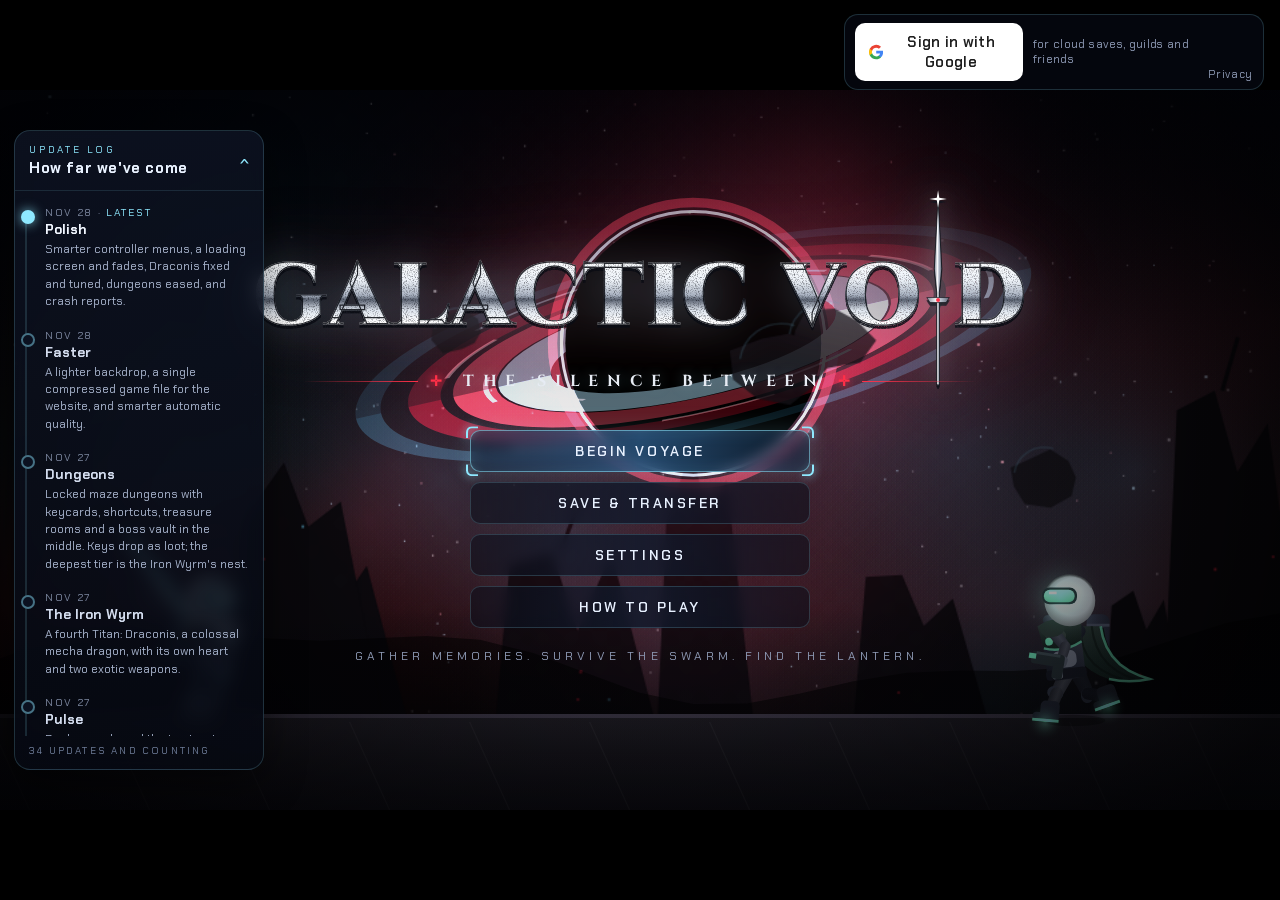
==== commit 2a5afc8f: "Polish: spatial controller menus, boot screen and fades, Draconis fixes and tuning, dungeon easing C" ====
--- a/index.html
+++ b/index.html
@@ -12,6 +12,7 @@
 <link rel="stylesheet" href="css/style.css">
 </head>
 <body>
+<div id="boot"><b>GALACTIC VOID</b><div class="bar"><i></i></div><span>Charging the drop tube…</span></div>
 <div id="stage"><canvas id="game" aria-label="Galactic Void game"></canvas></div>
 <div id="ui"></div>
 
@@ -36,7 +37,7 @@
 <div id="rotate">Turn your device sideways for the best view.</div>
 
 <!-- Modules, in dependency order. Each file owns one part of the game. -->
-<script src="js/game.bdd70b8948.js"></script>
+<script src="js/game.94eacf8545.js"></script>
 <script src="js/vendor/peerjs.min.js"></script>
       </body>
 </html>
--- a/css/style.css
+++ b/css/style.css
@@ -1037,3 +1037,11 @@
 #lootPop span { display: block; font-size: 12px; color: #aeb9d1; margin-top: 2px; }
 body.playing #lootPop { top: 104px; }
 @media (max-width: 760px) { #lootPop { right: 8px; max-width: 70vw; } body.playing #lootPop { top: 150px; } }
+/* boot screen: shown while the game downloads, fades out when it's ready */
+#boot { position: fixed; inset: 0; z-index: 9999; display: flex; flex-direction: column; align-items: center; justify-content: center; gap: 16px; background: radial-gradient(ellipse at 50% 60%, #12162a 0%, #05060b 70%); color: #cfd8ff; transition: opacity 0.6s ease; }
+#boot b { font-family: 'Cinzel', serif; font-weight: 900; font-size: clamp(26px, 6vw, 46px); letter-spacing: 0.18em; color: #e8eeff; text-shadow: 0 0 24px rgba(127,232,255,0.45); }
+#boot .bar { width: min(280px, 60vw); height: 3px; border-radius: 3px; background: rgba(127,232,255,0.12); overflow: hidden; }
+#boot .bar i { display: block; width: 36%; height: 100%; border-radius: 3px; background: linear-gradient(90deg, transparent, #7fe8ff, transparent); animation: bootbar 1.1s ease-in-out infinite; }
+#boot span { font-size: 12px; letter-spacing: 0.14em; text-transform: uppercase; color: #8b98b3; }
+#boot.done { opacity: 0; pointer-events: none; }
+@keyframes bootbar { from { transform: translateX(-110%); } to { transform: translateX(300%); } }
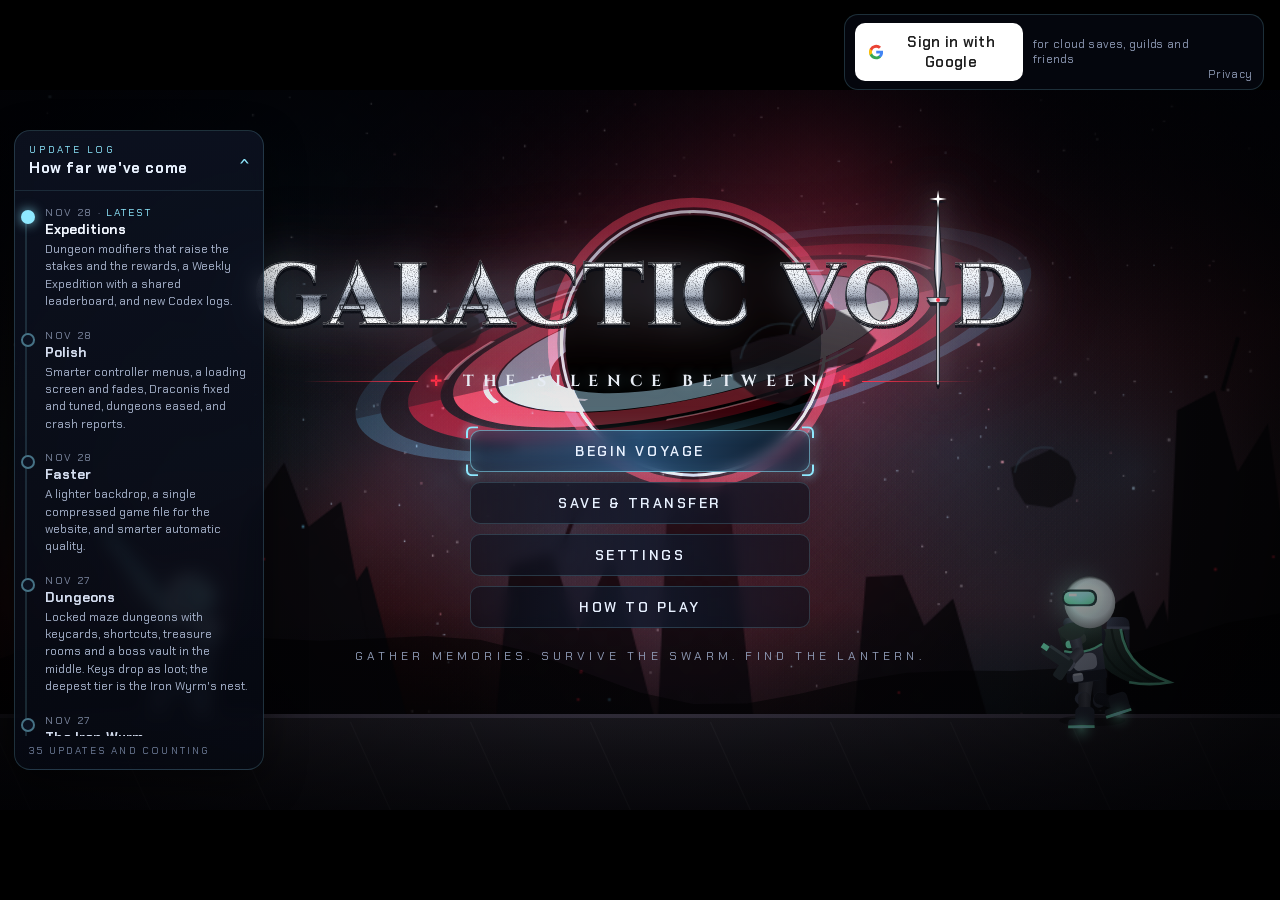
==== commit e3872144: "Expeditions: dungeon modifiers, Weekly Expedition with leaderboard, new Codex logs Co-Authored-By: C" ====
--- a/index.html
+++ b/index.html
@@ -37,7 +37,7 @@
 <div id="rotate">Turn your device sideways for the best view.</div>
 
 <!-- Modules, in dependency order. Each file owns one part of the game. -->
-<script src="js/game.94eacf8545.js"></script>
+<script src="js/game.5a4842c881.js"></script>
 <script src="js/vendor/peerjs.min.js"></script>
       </body>
 </html>
--- a/css/style.css
+++ b/css/style.css
@@ -1045,3 +1045,9 @@
 #boot span { font-size: 12px; letter-spacing: 0.14em; text-transform: uppercase; color: #8b98b3; }
 #boot.done { opacity: 0; pointer-events: none; }
 @keyframes bootbar { from { transform: translateX(-110%); } to { transform: translateX(300%); } }
+/* weekly board on the results screen */
+.wboard { margin: 10px 0 4px; text-align: left; }
+.wrows { list-style: none; margin: 6px 0; padding: 0; display: grid; gap: 3px; }
+.wrows li { display: grid; grid-template-columns: 26px 1fr auto 52px; gap: 8px; align-items: center; padding: 4px 8px; border-radius: 6px; background: rgba(255,255,255,0.03); font-size: 13px; }
+.wrows li.me { background: rgba(255,211,107,0.12); border: 1px solid rgba(255,211,107,0.4); }
+.wrows b { color: #ffd36b; } .wrows i { color: #8b98b3; font-style: normal; font-size: 11px; } .wrows em { font-style: normal; text-align: right; color: #cfe8ff; font-variant-numeric: tabular-nums; }
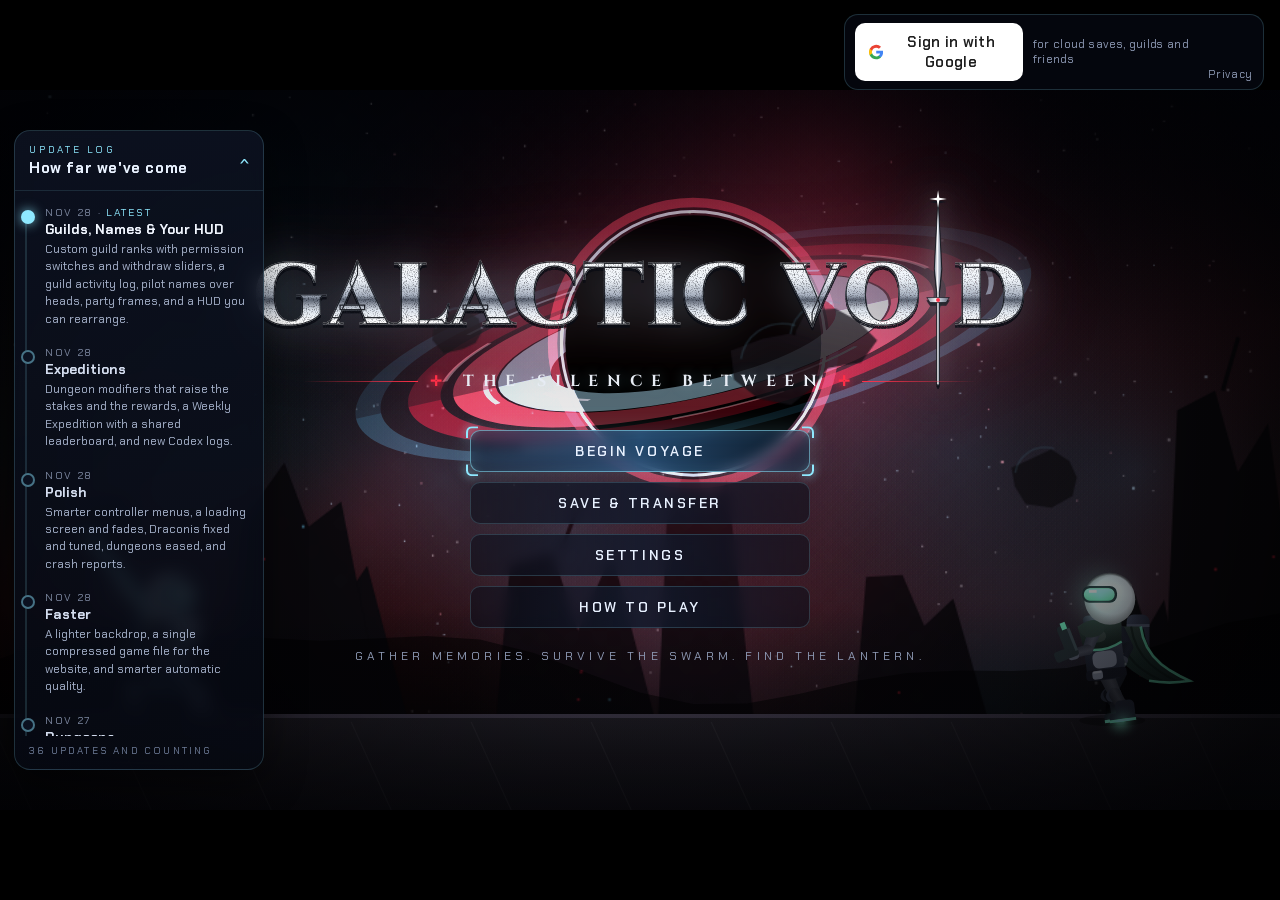
==== commit 0121dd78: "Guild ranks and server log, pilot names, party frames, HUD edit mode, admin hub and cheat checks Co-" ====
--- a/index.html
+++ b/index.html
@@ -37,7 +37,7 @@
 <div id="rotate">Turn your device sideways for the best view.</div>
 
 <!-- Modules, in dependency order. Each file owns one part of the game. -->
-<script src="js/game.5a4842c881.js"></script>
+<script src="js/game.1afcb16b26.js"></script>
 <script src="js/vendor/peerjs.min.js"></script>
       </body>
 </html>
--- a/css/style.css
+++ b/css/style.css
@@ -1051,3 +1051,51 @@
 .wrows li { display: grid; grid-template-columns: 26px 1fr auto 52px; gap: 8px; align-items: center; padding: 4px 8px; border-radius: 6px; background: rgba(255,255,255,0.03); font-size: 13px; }
 .wrows li.me { background: rgba(255,211,107,0.12); border: 1px solid rgba(255,211,107,0.4); }
 .wrows b { color: #ffd36b; } .wrows i { color: #8b98b3; font-style: normal; font-size: 11px; } .wrows em { font-style: normal; text-align: right; color: #cfe8ff; font-variant-numeric: tabular-nums; }
+/* guild ranks editor and log */
+.grank { border: 1px solid rgba(143,233,255,0.18); border-radius: 10px; padding: 10px 12px; margin: 8px 0; background: rgba(255,255,255,0.025); }
+.grank-h { display: flex; align-items: center; gap: 8px; margin-bottom: 6px; }
+.grank-h .gri { color: #ffd36b; width: 18px; } .grank-h .grname { flex: 1; min-width: 0; } .grank-h .muted { font-size: 12px; white-space: nowrap; }
+.grank-h button { padding: 4px 9px; min-width: 0; }
+.gperms { display: grid; grid-template-columns: repeat(auto-fill, minmax(230px, 1fr)); gap: 2px 12px; margin: 4px 0 8px; font-size: 13px; }
+.gslide { display: grid; grid-template-columns: 130px 1fr 130px; align-items: center; gap: 10px; font-size: 13px; margin: 3px 0; }
+.gslide input[type=range] { width: 100%; } .gslide output { color: #cfe8ff; text-align: right; font-variant-numeric: tabular-nums; }
+.grsel { background: #0d1626; color: #dfefff; border: 1px solid rgba(143,233,255,0.3); border-radius: 6px; padding: 4px 6px; }
+.gsub span { font-size: 11px; text-transform: none; letter-spacing: 0; color: #8b98b3; margin-left: 6px; }
+.glog .gl-in { color: #7dffb0; font-style: normal; } .glog .gl-out { color: #ffb36b; font-style: normal; }
+.grank-h .grname { background: #0d1626; color: #eaf6ff; border: 1px solid rgba(143,233,255,0.3); border-radius: 6px; padding: 5px 8px; font: inherit; font-weight: 600; }
+.grank-h .grname:focus { outline: none; border-color: #8fe9ff; }
+/* admin hub */
+.adminhub .ahbody { max-height: 56vh; overflow: auto; padding-right: 4px; }
+.astats { display: grid; grid-template-columns: repeat(auto-fill, minmax(150px, 1fr)); gap: 8px; margin: 8px 0 12px; }
+.astats > div { background: rgba(255,255,255,0.04); border: 1px solid rgba(143,233,255,0.15); border-radius: 10px; padding: 10px 12px; }
+.astats b { display: block; font-size: 22px; color: #eaf6ff; font-variant-numeric: tabular-nums; } .astats span { font-size: 12px; color: #8b98b3; }
+.astats .hot { border-color: rgba(255,106,122,0.6); } .astats .hot b, .hot { color: #ff8a96; }
+.acols { display: grid; grid-template-columns: 1fr 1fr; gap: 16px; }
+.abars { display: grid; gap: 4px; } .abar { display: grid; grid-template-columns: 150px 1fr 70px; gap: 8px; align-items: center; font-size: 13px; }
+.abar i { height: 8px; border-radius: 4px; background: linear-gradient(90deg, #8fe9ff, #c38bff); width: var(--w); } .abar b { text-align: right; font-variant-numeric: tabular-nums; }
+.abar span { overflow: hidden; text-overflow: ellipsis; white-space: nowrap; color: #cfe8ff; }
+.atable { display: grid; gap: 2px; font-size: 13px; } .atable .ath, .atable .atr { display: grid; grid-template-columns: 1.4fr 1.2fr 1fr 1fr .6fr 1fr; gap: 8px; padding: 6px 8px; text-align: left; }
+.atable .ath { color: #8b98b3; font-size: 11px; text-transform: uppercase; letter-spacing: .06em; }
+.atable .atr { background: rgba(255,255,255,0.03); border: 1px solid transparent; border-radius: 6px; color: inherit; font: inherit; width: 100%; }
+.atable button.atr:hover, .atable button.atr:focus { border-color: rgba(143,233,255,0.4); }
+.aflag { border-left: 3px solid #ffd36b; background: rgba(255,255,255,0.03); border-radius: 6px; padding: 8px 10px; margin: 6px 0; display: grid; gap: 4px; font-size: 13px; }
+.aflag.sev3 { border-left-color: #ff5a6a; } .aflag.sev1 { border-left-color: #8b98b3; } .aflag.seen { opacity: .55; }
+.aflag code, .glog code { font-size: 11px; color: #9fb4d0; word-break: break-all; } .aflag button { justify-self: start; padding: 3px 10px; display: inline-block; }
+#adminPops { position: fixed; right: 16px; bottom: 90px; z-index: 9999; display: grid; gap: 8px; }
+.apop { background: rgba(18,10,16,0.95); border: 1px solid #ffd36b; border-radius: 10px; padding: 10px 14px; min-width: 220px; display: grid; gap: 2px; cursor: pointer; box-shadow: 0 8px 24px rgba(0,0,0,.5); transition: opacity .5s, transform .5s; }
+.apop.sev3 { border-color: #ff5a6a; } .apop b { color: #fff; } .apop span { color: #ffd36b; } .apop small { color: #8b98b3; font-size: 11px; }
+.apop.out { opacity: 0; transform: translateX(30px); }
+/* HUD edit mode */
+#hudEdit { position: fixed; inset: 0; z-index: 9000; pointer-events: none; }
+#hudEdit .he-bar { pointer-events: auto; position: fixed; top: 12px; left: 50%; transform: translateX(-50%); display: flex; gap: 10px; align-items: center; background: rgba(8,12,22,0.95); border: 1px solid rgba(143,233,255,0.45); border-radius: 12px; padding: 8px 12px; box-shadow: 0 8px 30px rgba(0,0,0,.6); }
+#hudEdit .he-bar span { color: #8b98b3; font-size: 13px; }
+#hudEdit .he-box { pointer-events: auto; position: fixed; border: 2px dashed rgba(143,233,255,0.85); border-radius: 8px; background: rgba(143,233,255,0.08); cursor: grab; touch-action: none; box-sizing: border-box; }
+#hudEdit .he-box:active { cursor: grabbing; background: rgba(143,233,255,0.16); }
+#hudEdit .he-box span { position: absolute; left: 6px; top: -22px; font-size: 12px; font-weight: 700; color: #eaf6ff; background: rgba(8,12,22,0.9); padding: 2px 8px; border-radius: 6px; white-space: nowrap; }
+#hudEdit .he-box .he-eye { position: absolute; right: -10px; top: -12px; width: 26px; height: 26px; padding: 0; min-width: 0; border-radius: 50%; font-size: 13px; }
+#hudEdit .he-box.hidden { border-color: rgba(255,120,120,0.6); background: rgba(255,80,80,0.06); }
+#hudEdit .he-box.hidden span { text-decoration: line-through; color: #ff9aa4; }
+.hudopts { margin: 10px 0; display: grid; gap: 6px; justify-items: start; }
+.hudopts .seg { display: flex; gap: 6px; align-items: center; flex-wrap: wrap; font-size: 13px; }
+.hudopts .seg button { padding: 4px 10px; } .hudopts .seg button.sel { border-color: #8fe9ff; color: #8fe9ff; }
+.pilotname .small { font-size: 12px; }
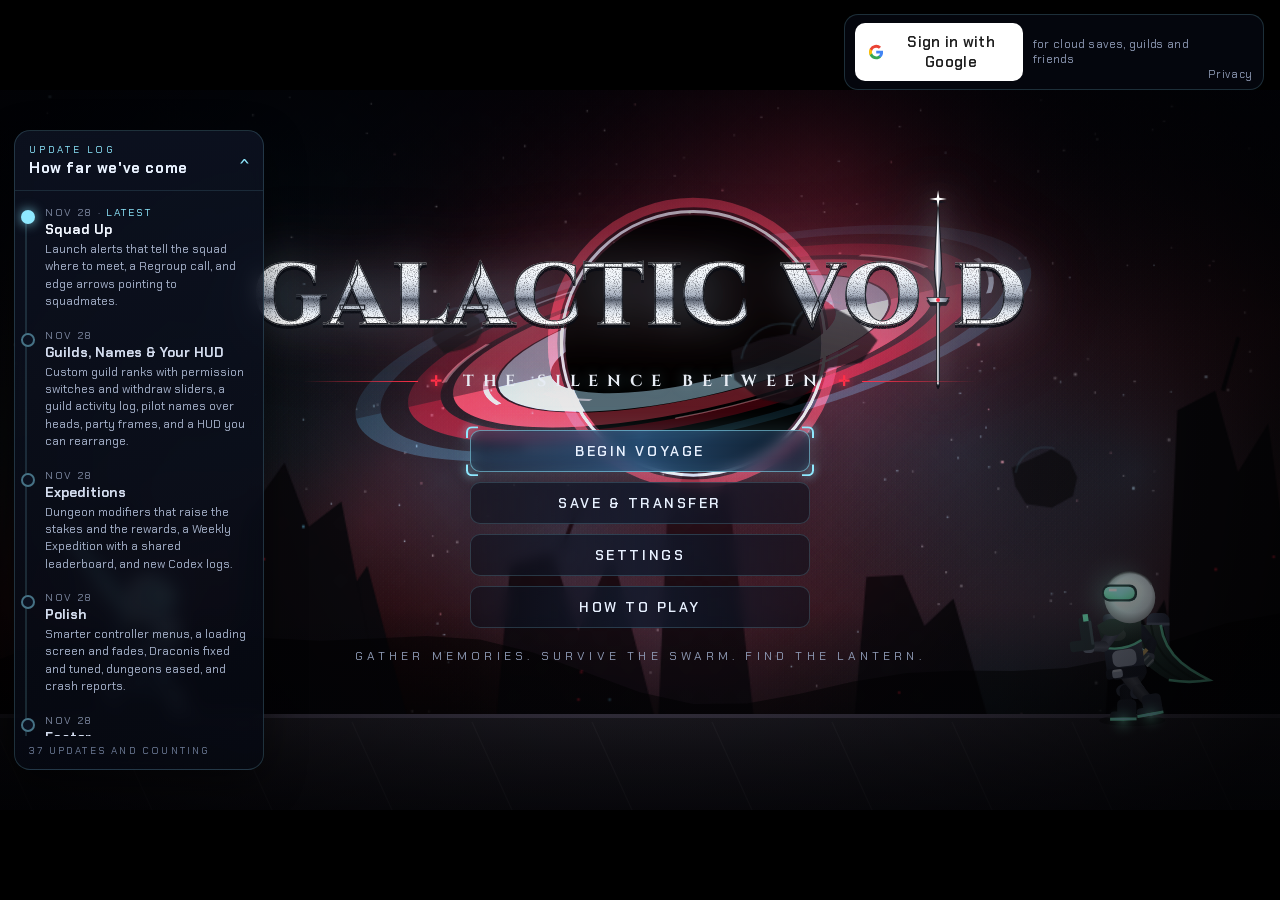
==== commit 8ed22ac3: "Squad Up: launch alerts with meeting place, regroup call, edge arrows to squadmates Co-Authored-By: " ====
--- a/index.html
+++ b/index.html
@@ -37,7 +37,7 @@
 <div id="rotate">Turn your device sideways for the best view.</div>
 
 <!-- Modules, in dependency order. Each file owns one part of the game. -->
-<script src="js/game.1afcb16b26.js"></script>
+<script src="js/game.1d963e7a35.js"></script>
 <script src="js/vendor/peerjs.min.js"></script>
       </body>
 </html>
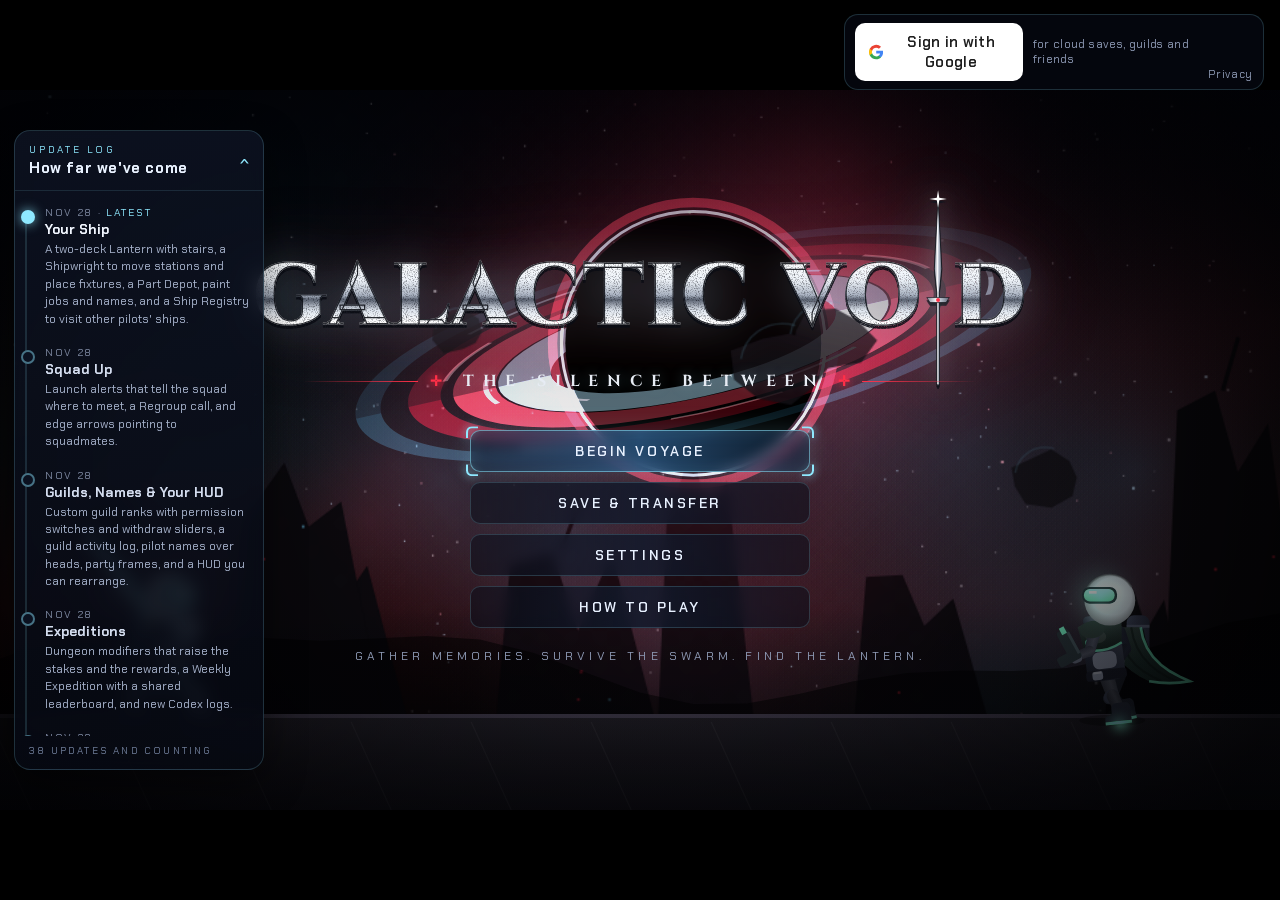
==== commit 93e887de: "Your Ship: two-deck Lantern with stairs, Shipwright, Part Depot, paint and names, Ship Registry Co-A" ====
--- a/index.html
+++ b/index.html
@@ -37,7 +37,7 @@
 <div id="rotate">Turn your device sideways for the best view.</div>
 
 <!-- Modules, in dependency order. Each file owns one part of the game. -->
-<script src="js/game.1d963e7a35.js"></script>
+<script src="js/game.90033b24ad.js"></script>
 <script src="js/vendor/peerjs.min.js"></script>
       </body>
 </html>
--- a/css/style.css
+++ b/css/style.css
@@ -1099,3 +1099,13 @@
 .hudopts .seg { display: flex; gap: 6px; align-items: center; flex-wrap: wrap; font-size: 13px; }
 .hudopts .seg button { padding: 4px 10px; } .hudopts .seg button.sel { border-color: #8fe9ff; color: #8fe9ff; }
 .pilotname .small { font-size: 12px; }
+/* shipyard */
+#buildBar { position: fixed; top: 12px; left: 50%; transform: translateX(-50%); z-index: 8000; display: flex; gap: 10px; align-items: center; background: rgba(8,12,22,0.94); border: 1px solid rgba(125,255,176,0.5); border-radius: 12px; padding: 8px 14px; box-shadow: 0 8px 30px rgba(0,0,0,.6); }
+#buildBar span { color: #8b98b3; font-size: 13px; } #buildBar b { color: #7dffb0; }
+.dgrid { display: grid; grid-template-columns: repeat(auto-fill, minmax(170px, 1fr)); gap: 8px; margin: 8px 0; }
+.dcard { background: rgba(255,255,255,0.04); border: 1px solid rgba(143,233,255,0.15); border-radius: 10px; padding: 10px; display: grid; gap: 6px; justify-items: start; }
+.dsw { display: inline-block; width: 46px; height: 30px; border-radius: 6px; border: 1px solid rgba(255,255,255,0.2); }
+.sw.paint { width: 44px; height: 30px; border-radius: 6px; }
+.swrow { display: flex; gap: 8px; align-items: center; } .swrow input { max-width: 280px; }
+.shipwright .swbody, .depot .dgrid { max-height: 52vh; overflow: auto; }
+#swName, .pilotname #pnName { background: #0d1626; color: #eaf6ff; border: 1px solid rgba(143,233,255,0.35); border-radius: 8px; padding: 8px 10px; font: inherit; }
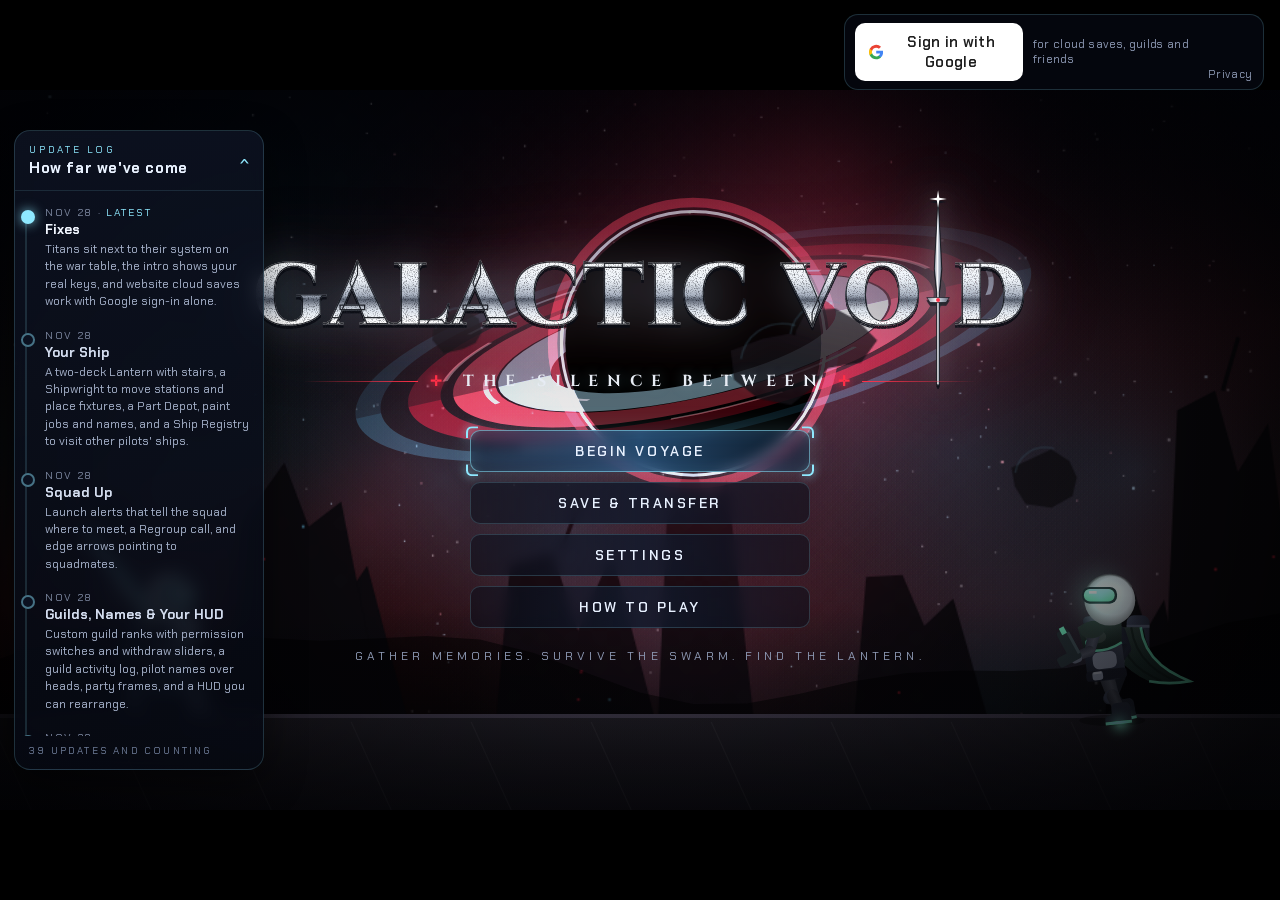
==== commit 7e914671: "Fix Titan access on the war table, intro key names, website cloud saves with Google sign-in Co-Autho" ====
--- a/index.html
+++ b/index.html
@@ -37,7 +37,7 @@
 <div id="rotate">Turn your device sideways for the best view.</div>
 
 <!-- Modules, in dependency order. Each file owns one part of the game. -->
-<script src="js/game.90033b24ad.js"></script>
+<script src="js/game.d7edc07cfa.js"></script>
 <script src="js/vendor/peerjs.min.js"></script>
       </body>
 </html>
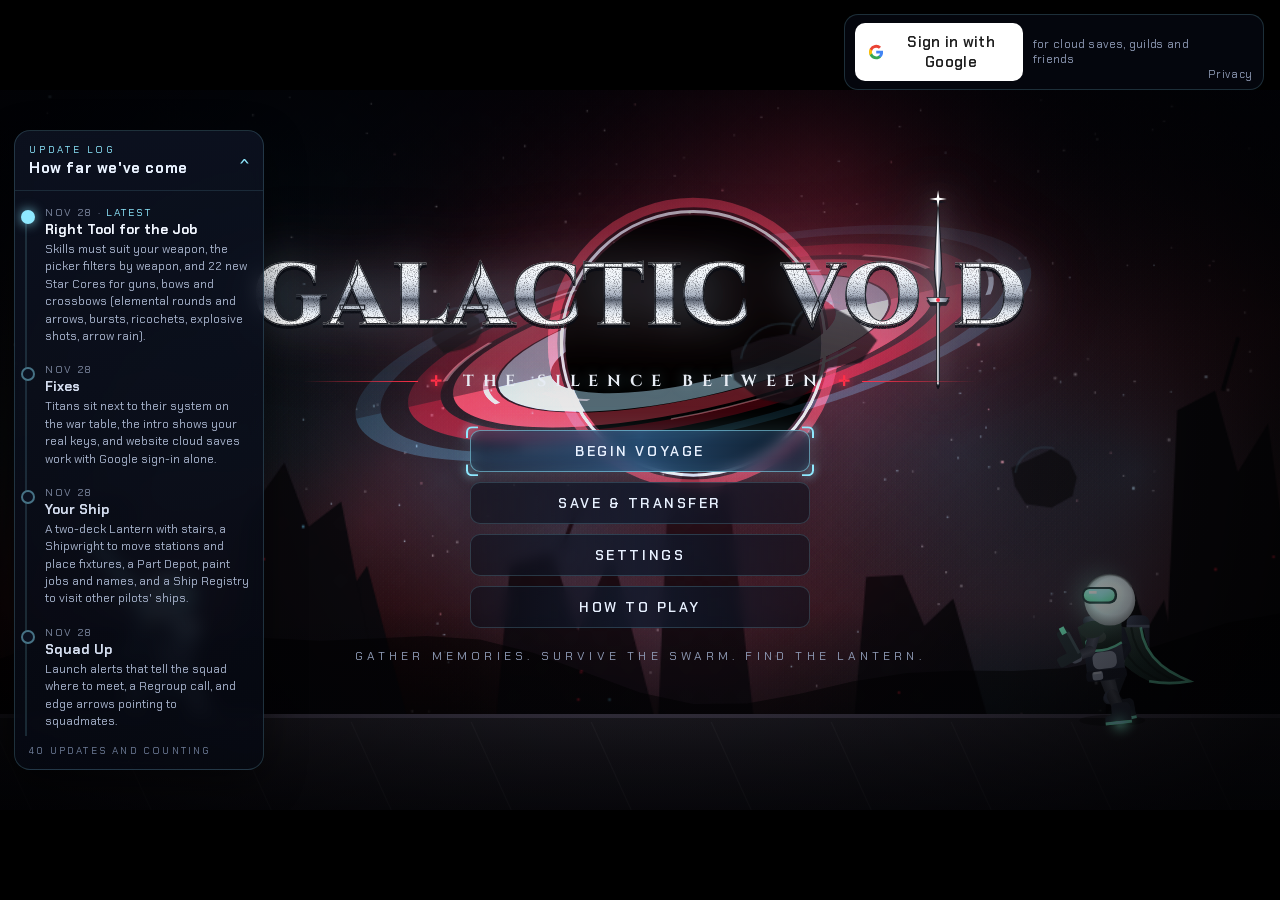
==== commit 40af45fd: "Skills must suit the equipped weapon; 22 ranged Star Cores for guns, bows and crossbows Co-Authored-" ====
--- a/index.html
+++ b/index.html
@@ -37,7 +37,7 @@
 <div id="rotate">Turn your device sideways for the best view.</div>
 
 <!-- Modules, in dependency order. Each file owns one part of the game. -->
-<script src="js/game.d7edc07cfa.js"></script>
+<script src="js/game.0dcabd4fec.js"></script>
 <script src="js/vendor/peerjs.min.js"></script>
       </body>
 </html>
--- a/css/style.css
+++ b/css/style.css
@@ -1109,3 +1109,6 @@
 .swrow { display: flex; gap: 8px; align-items: center; } .swrow input { max-width: 280px; }
 .shipwright .swbody, .depot .dgrid { max-height: 52vh; overflow: auto; }
 #swName, .pilotname #pnName { background: #0d1626; color: #eaf6ff; border: 1px solid rgba(143,233,255,0.35); border-radius: 8px; padding: 8px 10px; font: inherit; }
+/* skills that don't fit your weapon */
+.gslot .wbad { display: block; color: #ff8a96; font-size: 10px; margin-top: 2px; }
+.pick em .wno { color: #ff8a96; font-style: normal; } .pick em .wok { color: #7dffb0; font-style: normal; }
